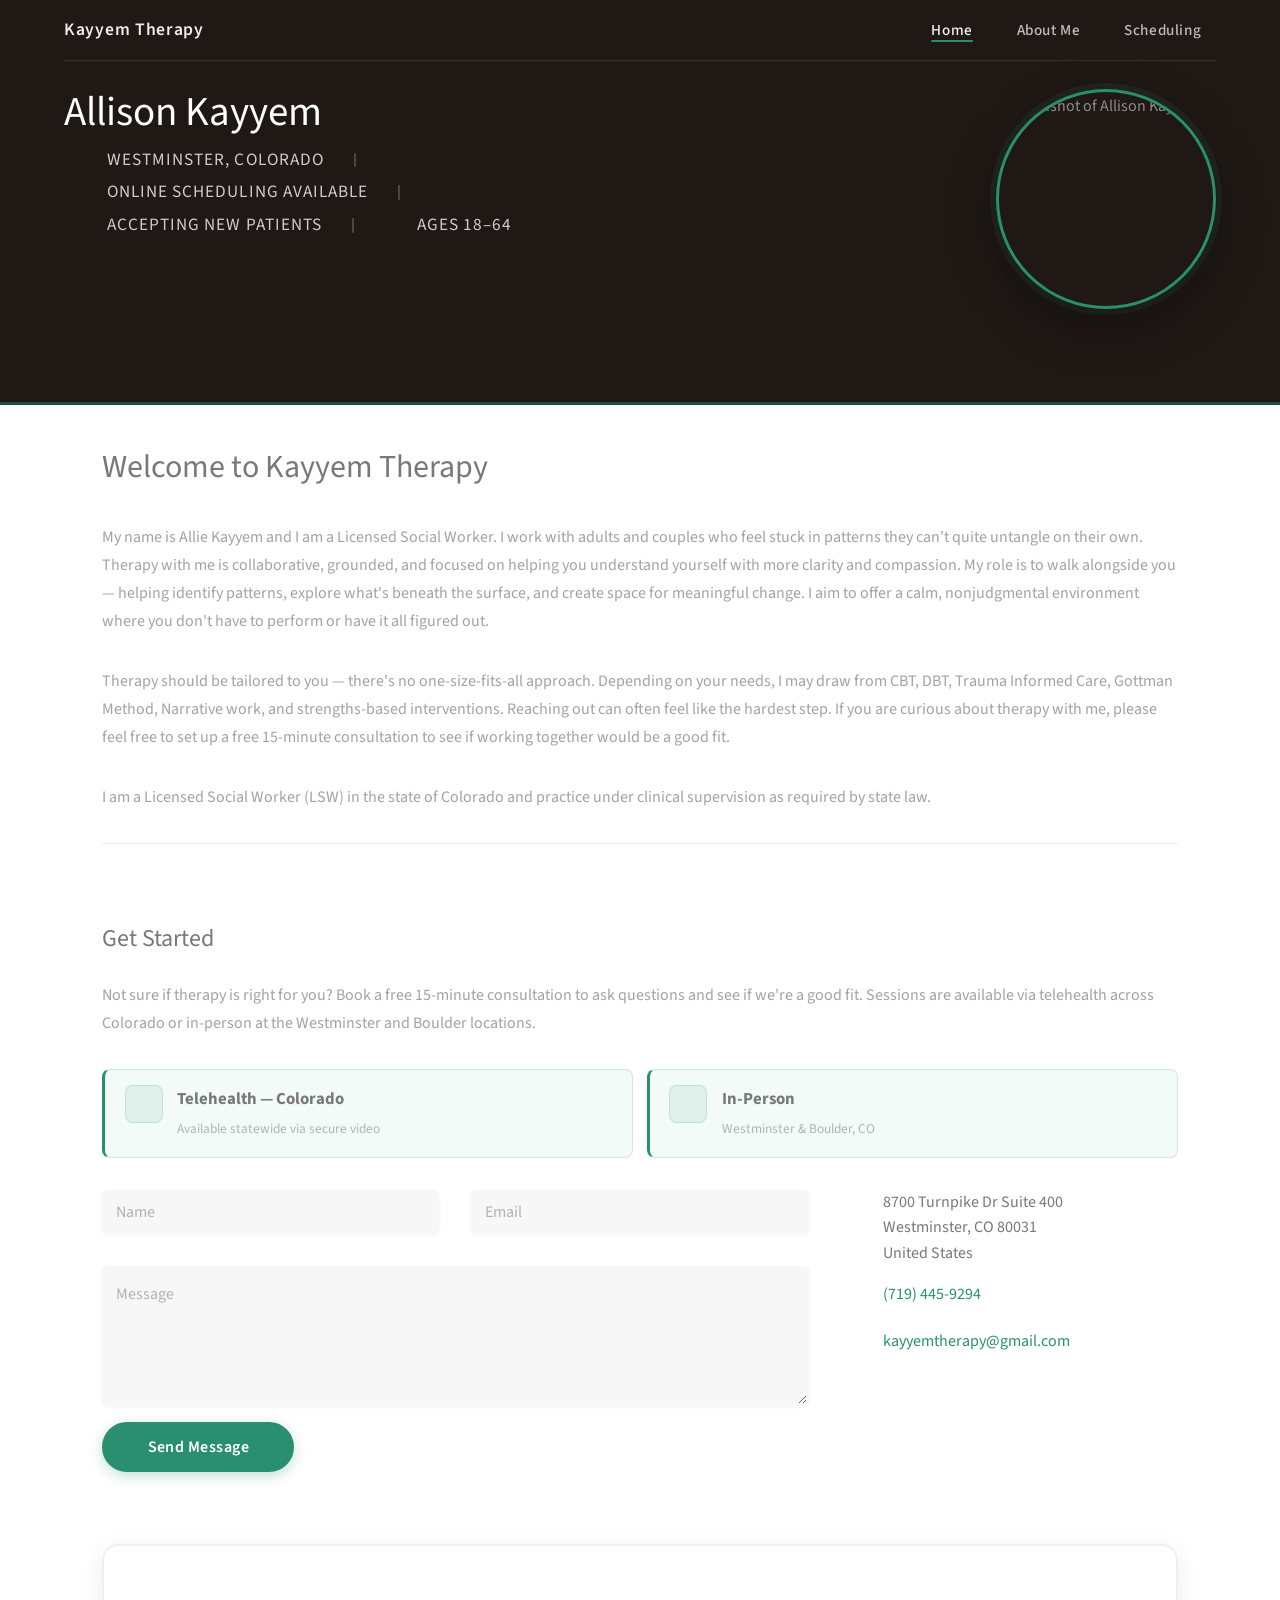
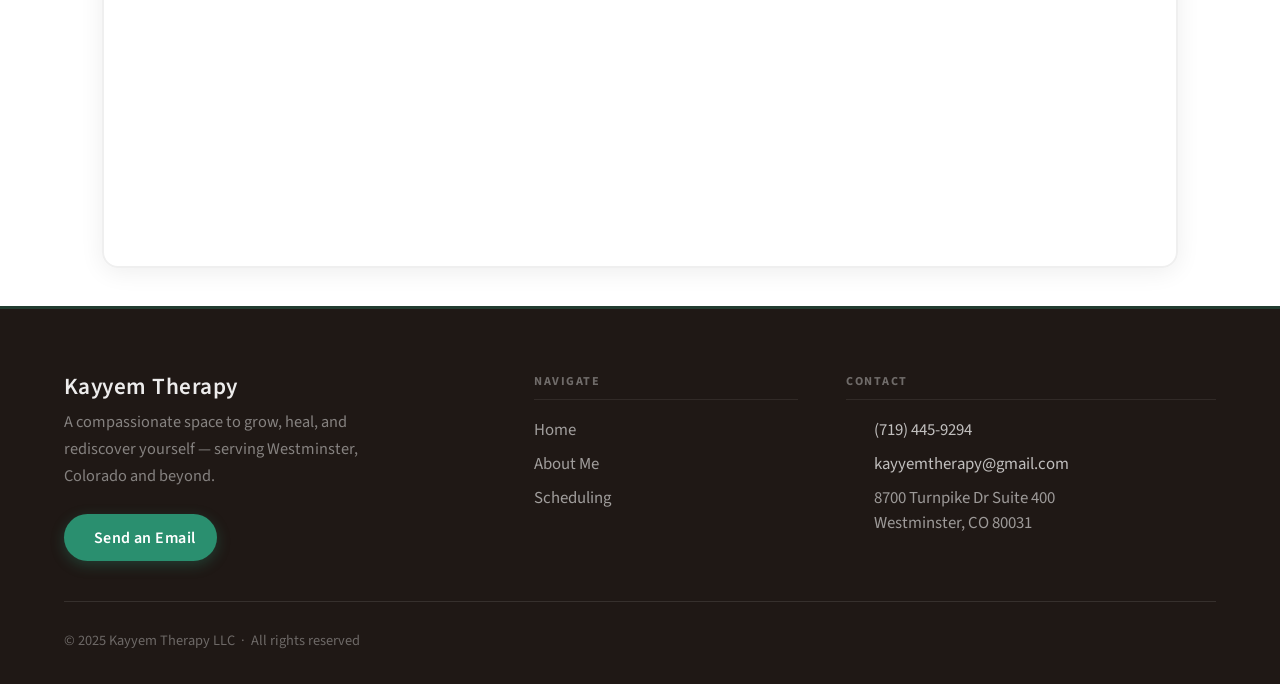
==== index.html @ 36fbd0e7 "updates" ====
<!DOCTYPE HTML>
<html>

<head>
	<title>Kayyem Therapy</title>
	<meta charset="utf-8" />
	<meta name="viewport" content="width=device-width, initial-scale=1, user-scalable=no" />
	<link rel="stylesheet" href="assets/css/main.css" />
	<link rel="icon" type="image/png" href="/assets/favicon.png?v=1">
</head>

<body class="is-preload">

	<!-- Header -->
	<header id="header">
		<nav class="top-nav">
			<a href="index.html" class="nav-brand" aria-label="Kayyem Therapy Home">Kayyem Therapy</a>
			<ul>
				<li><a href="index.html" class="active">Home</a></li>
				<li><a href="about/index.html">About Me</a></li>
				<li><a href="schedule/index.html">Scheduling</a></li>
			</ul>
			<button class="nav-toggle" aria-label="Toggle navigation" aria-expanded="false">
				<span></span>
			</button>
		</nav>

		<div class="inner">
			<div class="header-hero">

				<div class="header-copy">
					<h1><strong>Allison Kayyem</strong></h1>

					<ul class="header-meta-list" aria-label="Practice details">
						<li>
							<span class="icon solid fa-map-marker-alt" aria-hidden="true"></span>
							<span class="meta-text">Westminster, Colorado</span>
						</li>
						<li>
							<span class="icon solid fa-calendar-check" aria-hidden="true"></span>
							<span class="meta-text">Online Scheduling Available</span>
						</li>
						<li>
							<span class="icon solid fa-user-check" aria-hidden="true"></span>
							<span class="meta-text">Accepting New Patients</span>
						</li>
						<li>
							<span class="icon solid fa-user-clock" aria-hidden="true"></span>
							<span class="meta-text">Ages 18–64</span>
						</li>
					</ul>
				</div>

				<figure class="header-headshot" aria-hidden="false">
					<img src="images/headshot.jpg" alt="Headshot of Allison Kayyem" loading="eager" decoding="async" />
				</figure>

			</div>
		</div>
	</header>

	<!-- Main -->
	<div id="main">

		<!-- Welcome -->
		<section id="one">
			<header class="major">
				<h2>Welcome to Kayyem Therapy</h2>
			</header>

			<p>
				My name is Allie Kayyem and I am a Licensed Social Worker. I work with adults and couples who feel stuck
				in patterns they can't quite untangle on their own. Therapy with me is collaborative, grounded, and
				focused on helping you understand yourself with more clarity and compassion. My role is to walk
				alongside you — helping identify patterns, explore what's beneath the surface, and create space for
				meaningful change. I aim to offer a calm, nonjudgmental environment where you don't have to perform or
				have it all figured out.
			</p>

			<p>
				Therapy should be tailored to you — there's no one-size-fits-all approach. Depending on your needs, I
				may draw from CBT, DBT, Trauma Informed Care, Gottman Method, Narrative work, and strengths-based
				interventions. Reaching out can often feel like the hardest step. If you are curious about therapy with
				me, please feel free to set up a free 15-minute consultation to see if working together would be a
				good fit.
			</p>

			<p>
				I am a Licensed Social Worker (LSW) in the state of Colorado and practice under clinical supervision as
				required by state law.
			</p>
		</section>

		<hr />

		<!-- Contact -->
		<section id="three">
			<h2>Get Started</h2>

			<p>Not sure if therapy is right for you? Book a free 15-minute consultation to ask questions and see if
				we're a good fit. Sessions are available via telehealth across Colorado or in-person at the
				Westminster and Boulder locations.</p>

			<div class="session-options">
				<a href="schedule/index.html" class="session-option" aria-label="Book a telehealth session">
					<span class="icon solid fa-video" aria-hidden="true"></span>
					<div>
						<strong>Telehealth &mdash; Colorado</strong>
						<span class="session-detail">Available statewide via secure video</span>
					</div>
				</a>
				<a href="schedule/index.html" class="session-option" aria-label="Book an in-person session">
					<span class="icon solid fa-map-marker-alt" aria-hidden="true"></span>
					<div>
						<strong>In-Person</strong>
						<span class="session-detail">Westminster &amp; Boulder, CO</span>
					</div>
				</a>
			</div>

			<div class="row">
				<div class="col-8 col-12-small">
					<form id="contact-form">
						<div class="row gtr-uniform gtr-50">
							<div class="col-6 col-12-xsmall">
								<input type="text" name="name" id="name" placeholder="Name" required />
							</div>
							<div class="col-6 col-12-xsmall">
								<input type="email" name="_replyto" id="email" placeholder="Email" required />
							</div>
							<div class="col-12">
								<textarea name="message" id="message" placeholder="Message" rows="4" required></textarea>
							</div>
						</div>
						<ul class="actions">
							<li>
								<input type="submit" value="Send Message" class="primary" />
							</li>
						</ul>
					</form>
				</div>

				<div class="col-4 col-12-small">
					<ul class="labeled-icons">
						<li>
							<span class="icon solid fa-home" aria-hidden="true"></span>
							<span>8700 Turnpike Dr Suite 400<br>Westminster, CO 80031<br>United States</span>
						</li>
						<li>
							<span class="icon solid fa-mobile-alt" aria-hidden="true"></span>
							<a href="tel:+17194459294">(719) 445-9294</a>
						</li>
						<li>
							<span class="icon solid fa-envelope" aria-hidden="true"></span>
							<a href="mailto:kayyemtherapy@gmail.com">kayyemtherapy@gmail.com</a>
						</li>
					</ul>
				</div>
			</div>

			<!-- Google Map -->
			<div class="map-container">
				<iframe
					src="https://maps.google.com/maps?q=8700+Turnpike+Dr+Suite+400,+Westminster,+CO+80031&t=&z=15&ie=UTF8&iwloc=&output=embed"
					title="Office location — 8700 Turnpike Dr Suite 400, Westminster, CO 80031"
					allowfullscreen
					loading="lazy"
					referrerpolicy="no-referrer-when-downgrade">
				</iframe>
			</div>
		</section>

	</div>

	<!-- Footer -->
	<footer id="footer">
		<div class="inner">
			<div class="footer-top">

				<div class="footer-brand-col">
					<p class="footer-brand">Kayyem Therapy</p>
					<p class="footer-tagline">A compassionate space to grow, heal, and rediscover yourself &mdash; serving Westminster, Colorado and beyond.</p>
					<a href="mailto:kayyemtherapy@gmail.com" class="footer-email-btn">
						<span class="icon solid fa-envelope" aria-hidden="true"></span>
						Send an Email
					</a>
				</div>

				<div class="footer-nav-col">
					<h4>Navigate</h4>
					<ul>
						<li><a href="index.html">Home</a></li>
						<li><a href="about/index.html">About Me</a></li>
						<li><a href="schedule/index.html">Scheduling</a></li>
					</ul>
				</div>

				<div class="footer-contact-col">
					<h4>Contact</h4>
					<ul>
						<li>
							<span class="icon solid fa-phone" aria-hidden="true"></span>
							<a href="tel:+17194459294">(719) 445-9294</a>
						</li>
						<li>
							<span class="icon solid fa-envelope" aria-hidden="true"></span>
							<a href="mailto:kayyemtherapy@gmail.com">kayyemtherapy@gmail.com</a>
						</li>
						<li>
							<span class="icon solid fa-map-marker-alt" aria-hidden="true"></span>
							<span>8700 Turnpike Dr Suite 400<br>Westminster, CO 80031</span>
						</li>
					</ul>
				</div>

			</div>

			<div class="footer-bottom">
				<p class="footer-copyright">&copy; 2025 Kayyem Therapy LLC &nbsp;&middot;&nbsp; All rights reserved</p>
			</div>
		</div>
	</footer>

	<!-- Scripts -->
	<script src="assets/js/browser.min.js"></script>
	<script src="assets/js/breakpoints.min.js"></script>
	<script src="assets/js/main.js"></script>
	<script>
		document.addEventListener("DOMContentLoaded", function () {
			const nav = document.querySelector(".top-nav");
			const toggle = document.querySelector(".nav-toggle");
			if (!nav || !toggle) return;

			toggle.addEventListener("click", function () {
				const isOpen = nav.classList.toggle("open");
				toggle.setAttribute("aria-expanded", isOpen ? "true" : "false");
				document.body.style.overflow = isOpen ? "hidden" : "";
			});

			nav.querySelectorAll("a").forEach(function (link) {
				link.addEventListener("click", function () {
					nav.classList.remove("open");
					toggle.setAttribute("aria-expanded", "false");
					document.body.style.overflow = "";
				});
			});

			// Close menu when tapping the dark overlay background
			const ul = nav.querySelector("ul");
			if (ul) {
				ul.addEventListener("click", function (e) {
					if (e.target === ul) {
						nav.classList.remove("open");
						toggle.setAttribute("aria-expanded", "false");
						document.body.style.overflow = "";
					}
				});
			}

			document.addEventListener("keydown", function (e) {
				if (e.key === "Escape" && nav.classList.contains("open")) {
					nav.classList.remove("open");
					toggle.setAttribute("aria-expanded", "false");
					document.body.style.overflow = "";
				}
			});
		});
	</script>
	<script>
		(function () {
			const form = document.getElementById("contact-form");
			if (!form) return;

			form.addEventListener("submit", function (e) {
				e.preventDefault();
				const name = document.getElementById("name").value.trim();
				const email = document.getElementById("email").value.trim();
				const message = document.getElementById("message").value.trim();
				const subject = encodeURIComponent("New Client Inquiry");
				const body = encodeURIComponent("Name: " + name + "\nEmail: " + email + "\n\nMessage:\n" + message);
				window.location.href = "mailto:kayyemtherapy@gmail.com?subject=" + subject + "&body=" + body;
			});
		})();
	</script>

</body>

</html>
---- assets/css/main.css ----
@import url("fontawesome-all.min.css");
@import url("https://fonts.googleapis.com/css?family=Source+Sans+Pro:400,400italic");

/* Kayyem Therapy — main.css */

/* === 0) RESET === */
html, body, div, span, applet, object, iframe,
h1, h2, h3, h4, h5, h6, p, blockquote, pre,
a, abbr, acronym, address, big, cite, code,
del, dfn, em, img, ins, kbd, q, s, samp,
small, strike, strong, sub, sup, tt, var,
b, u, i, center,
dl, dt, dd, ol, ul, li,
fieldset, form, label, legend,
table, caption, tbody, tfoot, thead, tr, th, td,
article, aside, canvas, details, embed,
figure, figcaption, footer, header, hgroup,
menu, nav, output, ruby, section, summary,
time, mark, audio, video {
  margin: 0;
  padding: 0;
  border: 0;
  font: inherit;
  font-size: 100%;
  vertical-align: baseline;
}

article, aside, details, figcaption, figure,
footer, header, hgroup, menu, nav, section { display: block; }

body { line-height: 1; }
ol, ul { list-style: none; }
blockquote, q { quotes: none; }
blockquote:before, blockquote:after,
q:before, q:after { content: ""; content: none; }
table { border-collapse: collapse; border-spacing: 0; }
mark { background-color: transparent; color: inherit; }
input::-moz-focus-inner { border: 0; padding: 0; }
input, select, textarea {
  -moz-appearance: none;
  -webkit-appearance: none;
  -ms-appearance: none;
  appearance: none;
}
*, *:before, *:after { box-sizing: border-box; }
body {
  -webkit-text-size-adjust: none;
  background: #fff;
  display: flex;
  flex-direction: column;
  min-height: 100vh;
}

body.is-preload *,
body.is-preload *:before,
body.is-preload *:after {
  -moz-animation: none !important;
  -webkit-animation: none !important;
  -ms-animation: none !important;
  animation: none !important;
  -moz-transition: none !important;
  -webkit-transition: none !important;
  -ms-transition: none !important;
  transition: none !important;
}

/* === 1) DESIGN TOKENS === */
:root {
  --text: #a2a2a2;
  --text-strong: #787878;
  --muted: #b2b2b2;
  --accent: #2a8f6f;
  --accent-dark: #1e7055;
  --accent-light: #369b7c;
  --border: #efefef;
  --surface: #ffffff;
  --surface-alt: #f7f7f7;
  --surface-green: #f3fbf8;
  --header-bg: #1f1815;
  --content-max: 72rem;
  --content-pad: clamp(1.25rem, 3vw, 3rem);
  --section-gap: clamp(1.5rem, 3vw, 2.5rem);
  --radius: 0.5rem;
  --radius-sm: 0.35em;
  --radius-lg: 1rem;
  --header-min: clamp(18rem, 45vh, 28rem);
}

/* === 2) TYPOGRAPHY === */
body, input, select, textarea {
  color: var(--text);
  font-family: "Source Sans Pro", Helvetica, sans-serif;
  font-size: 16pt;
  font-weight: 400;
  line-height: 1.75em;
}

a {
  color: var(--accent);
  text-decoration: none;
  border-bottom: transparent;
  transition: color 0.2s ease-in-out, border-color 0.2s ease-in-out;
}

a:hover {
  color: var(--accent) !important;
  border-bottom: dotted 1px rgba(42, 143, 111, 0.6);
}

strong, b { color: var(--text-strong); font-weight: 400; }
em, i { font-style: italic; }
p { margin: 0 0 2em 0; }

h1, h2, h3, h4, h5, h6 {
  color: var(--text-strong);
  font-weight: 400;
  line-height: 1em;
  margin: 0 0 1em 0;
}

h1 a, h2 a, h3 a, h4 a, h5 a, h6 a { color: inherit; text-decoration: none; }
h1 { font-size: 2em; line-height: 1.5em; }
h2 { font-size: 1.5em; line-height: 1.5em; }
h3 { font-size: 1.25em; line-height: 1.5em; }
h4 { font-size: 1.1em; line-height: 1.5em; }
h5 { font-size: 0.9em; line-height: 1.5em; }
h6 { font-size: 0.7em; line-height: 1.5em; }

sub { font-size: 0.8em; position: relative; top: 0.5em; }
sup { font-size: 0.8em; position: relative; top: -0.5em; }

hr { border: 0; border-bottom: solid 1px var(--border); margin: 1em 0; }
hr.major { margin: 3em 0; }

blockquote {
  border-left: solid 6px var(--border);
  font-style: italic;
  margin: 0 0 2em 0;
  padding: 0.5em 0 0.5em 1.5em;
}

code {
  background: var(--surface-alt);
  border: solid 2px var(--border);
  border-radius: var(--radius-sm);
  font-family: "Courier New", monospace;
  font-size: 0.9em;
  margin: 0 0.25em;
  padding: 0.25em 0.65em;
}

pre {
  font-family: "Courier New", monospace;
  font-size: 0.9em;
  margin: 0 0 2em 0;
  -webkit-overflow-scrolling: touch;
}
pre code { display: block; line-height: 1.75em; padding: 1em 1.5em; overflow-x: auto; }

.align-left { text-align: left; }
.align-center { text-align: center; }
.align-right { text-align: right; }

/* === 3) LAYOUT HELPERS === */
.container { margin: 0 auto; max-width: calc(100% - 4em); width: 100%; }

@media screen and (max-width: 980px) {
  .container { width: 100% !important; max-width: 100% !important; }
}
@media screen and (max-width: 480px) {
  .container { max-width: calc(100% - 3em); }
}

.row {
  display: flex;
  flex-wrap: wrap;
  align-items: stretch;
  margin-top: 0;
  margin-left: -2.5em;
}
.row > * { padding: 0 0 0 2.5em; }
.row.gtr-uniform { margin-top: -2.5em; }
.row.gtr-uniform > * { padding-top: 2.5em; }

.row.aln-left { justify-content: flex-start; }
.row.aln-center { justify-content: center; }
.row.aln-right { justify-content: flex-end; }
.row.aln-top { align-items: flex-start; }
.row.aln-middle { align-items: center; }
.row.aln-bottom { align-items: flex-end; }
.row > .imp { order: -1; }

.row > .col-1 { width: 8.33333%; }
.row > .col-2 { width: 16.66667%; }
.row > .col-3 { width: 25%; }
.row > .col-4 { width: 33.33333%; }
.row > .col-5 { width: 41.66667%; }
.row > .col-6 { width: 50%; }
.row > .col-7 { width: 58.33333%; }
.row > .col-8 { width: 66.66667%; }
.row > .col-9 { width: 75%; }
.row > .col-10 { width: 83.33333%; }
.row > .col-11 { width: 91.66667%; }
.row > .col-12 { width: 100%; }

.row > .off-1 { margin-left: 8.33333%; }
.row > .off-2 { margin-left: 16.66667%; }
.row > .off-3 { margin-left: 25%; }
.row > .off-4 { margin-left: 33.33333%; }
.row > .off-5 { margin-left: 41.66667%; }
.row > .off-6 { margin-left: 50%; }
.row > .off-7 { margin-left: 58.33333%; }
.row > .off-8 { margin-left: 66.66667%; }
.row > .off-9 { margin-left: 75%; }
.row > .off-10 { margin-left: 83.33333%; }
.row > .off-11 { margin-left: 91.66667%; }
.row > .off-12 { margin-left: 100%; }

@media screen and (max-width: 1280px) {
  .row { margin-left: -2em; }
  .row > * { padding-left: 2em; }
  .row.gtr-uniform { margin-top: -2em; }
  .row.gtr-uniform > * { padding-top: 2em; }
}
@media screen and (max-width: 980px) {
  .row { margin-left: -2em; }
  .row > * { padding-left: 2em; }
}
@media screen and (max-width: 736px) {
  .row { margin-left: -1.5em; }
  .row > * { padding-left: 1.5em; }
  .row.gtr-uniform { margin-top: -1.5em; }
  .row.gtr-uniform > * { padding-top: 1.5em; }
}
@media screen and (max-width: 480px) {
  .row { margin-left: -1.5em; }
  .row > * { padding-left: 1.5em; }
}

/* === 4) SECTIONS === */
section.special, article.special { text-align: center; }
header p { color: var(--muted); position: relative; margin: 0 0 1.5em 0; }
header h2 + p { font-size: 1.25em; margin-top: -1em; line-height: 1.5em; }
header.major h2 { font-size: 2em; }

/* === 5) FORMS === */
form { margin: 0 0 2em 0; }

label {
  color: var(--text-strong);
  display: block;
  font-size: 0.9em;
  font-weight: 400;
  margin: 0 0 1em 0;
}

input[type="text"],
input[type="password"],
input[type="email"],
select,
textarea {
  background: var(--surface-alt);
  border-radius: var(--radius-sm);
  border: solid 2px transparent;
  color: inherit;
  display: block;
  outline: 0;
  padding: 0 0.75em;
  width: 100%;
  box-shadow: 0 1px 4px rgba(0, 0, 0, 0.05);
  transition: border-color 0.2s ease, box-shadow 0.2s ease, background 0.2s ease;
}

input[type="text"]:hover,
input[type="password"]:hover,
input[type="email"]:hover,
select:hover,
textarea:hover {
  border-color: rgba(42, 143, 111, 0.28);
  box-shadow: 0 4px 12px rgba(0, 0, 0, 0.08);
  background: #fff;
}

input[type="text"]:focus,
input[type="password"]:focus,
input[type="email"]:focus,
select:focus,
textarea:focus {
  border-color: var(--accent);
  box-shadow: 0 4px 14px rgba(42, 143, 111, 0.14);
  background: #fff;
}

select {
  background-image: url("data:image/svg+xml;charset=utf8,%3Csvg xmlns='http://www.w3.org/2000/svg' width='40' height='40' preserveAspectRatio='none' viewBox='0 0 40 40'%3E%3Cpath d='M9.4,12.3l10.4,10.4l10.4-10.4c0.2-0.2,0.5-0.4,0.9-0.4c0.3,0,0.6,0.1,0.9,0.4l3.3,3.3c0.2,0.2,0.4,0.5,0.4,0.9 c0,0.4-0.1,0.6-0.4,0.9L20.7,31.9c-0.2,0.2-0.5,0.4-0.9,0.4c-0.3,0-0.6-0.1-0.9-0.4L4.3,17.3c-0.2-0.2-0.4-0.5-0.4-0.9 c0-0.4,0.1-0.6,0.4-0.9l3.3-3.3c0.2-0.2,0.5-0.4,0.9-0.4S9.1,12.1,9.4,12.3z' fill='%23dfdfdf' /%3E%3C/svg%3E");
  background-size: 1.25rem;
  background-repeat: no-repeat;
  background-position: calc(100% - 1rem) center;
  height: 2.75em;
  padding-right: 2.75em;
  text-overflow: ellipsis;
}

select option { color: var(--text-strong); background: var(--surface); }
select::-ms-expand { display: none; }
input[type="text"], input[type="password"], input[type="email"], select { height: 2.75em; }
textarea { padding: 0.75em; }

input[type="checkbox"], input[type="radio"] {
  opacity: 0;
  width: 1em;
  float: left;
  margin-right: -2em;
  z-index: -1;
}

input[type="checkbox"] + label,
input[type="radio"] + label {
  color: var(--text);
  cursor: pointer;
  display: inline-block;
  font-size: 1em;
  font-weight: 400;
  padding-left: 2.4em;
  padding-right: 0.75em;
  position: relative;
  text-decoration: none;
}

input[type="checkbox"] + label:before,
input[type="radio"] + label:before {
  font-family: "Font Awesome 5 Free";
  font-weight: 900;
  background: var(--surface-alt);
  border-radius: var(--radius-sm);
  border: solid 2px transparent;
  content: "";
  display: inline-block;
  font-size: 0.8em;
  height: 2.0625em;
  left: 0;
  line-height: 1.85625em;
  position: absolute;
  text-align: center;
  top: 0;
  width: 2.0625em;
}

input[type="radio"] + label:before { border-radius: 100%; }

input[type="checkbox"]:checked + label:before,
input[type="radio"]:checked + label:before {
  background: var(--text-strong);
  border-color: var(--text-strong);
  color: #fff;
  content: "\f00c";
}

input[type="checkbox"]:focus + label:before,
input[type="radio"]:focus + label:before { border-color: var(--accent); }

::-webkit-input-placeholder { color: var(--muted) !important; opacity: 1; }
:-moz-placeholder { color: var(--muted) !important; opacity: 1; }
::-moz-placeholder { color: var(--muted) !important; opacity: 1; }
:-ms-input-placeholder { color: var(--muted) !important; opacity: 1; }

/* === 6) BUTTONS === */
input[type="submit"],
input[type="reset"],
input[type="button"],
.button {
  background-color: transparent;
  border-radius: var(--radius-sm);
  border: solid 3px var(--border);
  color: var(--text-strong) !important;
  cursor: pointer;
  display: inline-block;
  font-weight: 400;
  height: calc(2.75em + 6px);
  line-height: 2.75em;
  min-width: 10em;
  padding: 0 1.5em;
  text-align: center;
  text-decoration: none;
  white-space: nowrap;
  transition: background-color 0.2s ease-in-out, color 0.2s ease-in-out, border-color 0.2s ease-in-out;
}

input[type="submit"]:hover,
input[type="reset"]:hover,
input[type="button"]:hover,
.button:hover { border-color: var(--accent); color: var(--accent) !important; }

input[type="submit"]:active,
input[type="reset"]:active,
input[type="button"]:active,
.button:active {
  background-color: rgba(42, 143, 111, 0.1);
  border-color: var(--accent);
  color: var(--accent) !important;
}

.button.primary,
input[type="submit"].primary,
input[type="reset"].primary,
input[type="button"].primary {
  background-color: var(--accent);
  border-color: var(--accent);
  color: #fff !important;
  border-radius: 2rem;
  font-weight: 600;
  letter-spacing: 0.03em;
  box-shadow: 0 4px 14px rgba(42, 143, 111, 0.28);
  transition: background 0.2s ease, border-color 0.2s ease, transform 0.2s ease, box-shadow 0.2s ease;
}

.button.primary:hover,
input[type="submit"].primary:hover,
input[type="reset"].primary:hover,
input[type="button"].primary:hover {
  transform: translateY(-1px);
  box-shadow: 0 6px 20px rgba(42, 143, 111, 0.38);
}

.button.primary:active,
input[type="submit"].primary:active,
input[type="reset"].primary:active,
input[type="button"].primary:active {
  transform: translateY(1px);
  box-shadow: 0 2px 6px rgba(42, 143, 111, 0.2);
}

.button.primary:hover,
input[type="submit"].primary:hover,
input[type="reset"].primary:hover,
input[type="button"].primary:hover { background-color: #339d7e; border-color: #339d7e; }

.button.primary:active,
input[type="submit"].primary:active,
input[type="reset"].primary:active,
input[type="button"].primary:active { background-color: #1d6b52; border-color: #1d6b52; }

.button.fit,
input[type="submit"].fit,
input[type="reset"].fit,
input[type="button"].fit { min-width: 0; width: 100%; }

.button { margin-bottom: 1rem; }

/* === 7) IMAGES / LISTS / TABLES === */
.image { display: inline-block; position: relative; border-radius: var(--radius-sm); border: 0; }
.image:before {
  content: "";
  display: block;
  position: absolute;
  inset: 0;
  opacity: 0.5;
  background: url("images/overlay.png");
  border-radius: var(--radius-sm);
  transition: opacity 0.2s ease-in-out;
}
.image img { display: block; border-radius: var(--radius-sm); }
.image.fit { display: block; margin: 0 0 2em 0; width: 100%; }
.image.fit img { width: 100%; }
.image.left { float: left; margin: 0 1.5em 1em 0; top: 0.25em; max-width: 40%; }
.image.right { float: right; margin: 0 0 1em 1.5em; top: 0.25em; max-width: 40%; }
.image.avatar { border-radius: 0; width: 10em; }
.image.avatar:before { display: none; }
.image.avatar img { border-radius: 0; width: 100%; }

ol { list-style: decimal; margin: 0 0 2em 0; padding-left: 1.25em; }
ol li { padding-left: 0.25em; }
ul { list-style: disc; margin: 0 0 2em 0; padding-left: 1em; }
ul li { padding-left: 0.5em; }
ul.alt { list-style: none; padding-left: 0; }
ul.alt li { border-top: solid 2px var(--border); padding: 0.5em 0; }
ul.alt li:first-child { border-top: 0; padding-top: 0; }

.table-wrapper { overflow-x: auto; -webkit-overflow-scrolling: touch; }
table { margin: 0 0 2em 0; width: 100%; }
table tbody tr { border: solid 1px var(--border); border-left: 0; border-right: 0; }
table tbody tr:nth-child(2n + 1) { background-color: var(--surface-alt); }
table td { padding: 0.75em; }
table th { color: var(--text-strong); font-size: 0.9em; font-weight: 400; padding: 0 0.75em 0.75em 0.75em; text-align: left; }
table thead { border-bottom: solid 2px var(--border); }
table tfoot { border-top: solid 2px var(--border); }

/* Contact list */
#main ul,
#main ul.alt,
#main ul.labeled-icons {
  list-style: none;
  padding-left: 0;
  margin-left: 0;
}

#main ul.labeled-icons { margin: 0; padding: 0; }

#main ul.labeled-icons li {
  display: grid;
  grid-template-columns: 1.75rem 1fr;
  gap: 0.9rem;
  align-items: start;
  margin: 0 0 1rem 0;
  padding: 0;
  line-height: 1.6;
}

#main ul.labeled-icons li .icon {
  display: inline-flex;
  align-items: center;
  justify-content: center;
  width: 1.75rem;
  height: 1.75rem;
  border-bottom: none;
  color: var(--accent);
  font-size: 1.15rem;
  margin: 0.15rem 0 0 0;
}

#main ul.labeled-icons li .label,
#main ul.labeled-icons li span,
#main ul.labeled-icons li p,
#main ul.labeled-icons li a { color: #787878; }

#main ul.labeled-icons li a {
  border-bottom: transparent;
  color: var(--accent);
  text-decoration: none;
}

#main ul.labeled-icons li a:hover {
  color: var(--accent-dark);
  border-bottom: none;
}

#main form { margin-bottom: 0; }
#main form .actions { margin-top: 1rem; justify-content: flex-start; }
#main form .actions li { padding-left: 0; }

#main form input[type="submit"],
#main form button[type="submit"] {
  background: var(--accent);
  border-color: var(--accent);
  color: #fff !important;
  min-width: 12rem;
  border-radius: 2rem;
  font-weight: 600;
  letter-spacing: 0.03em;
  box-shadow: 0 4px 14px rgba(42, 143, 111, 0.28);
  transition: background 0.2s ease, border-color 0.2s ease, transform 0.2s ease, box-shadow 0.2s ease;
}

#main form input[type="submit"]:hover,
#main form button[type="submit"]:hover {
  background: #339d7e;
  border-color: #339d7e;
  transform: translateY(-1px);
  box-shadow: 0 6px 20px rgba(42, 143, 111, 0.38);
}

@media screen and (max-width: 736px) {
  #main form input[type="submit"],
  #main form button[type="submit"] { width: 100%; min-width: 0; }
}

/* === 8) ICONS === */
.icon { text-decoration: none; border-bottom: none; position: relative; }
.icon:before {
  font-family: "Font Awesome 5 Free";
  font-weight: 400;
  -moz-osx-font-smoothing: grayscale;
  -webkit-font-smoothing: antialiased;
  display: inline-block;
  font-style: normal;
  font-variant: normal;
  text-rendering: auto;
  line-height: 1;
  text-transform: none !important;
}
.icon.solid:before { font-weight: 900; }
.icon.brands:before { font-family: "Font Awesome 5 Brands"; }
.icon > .label { display: none; }

ul.icons { cursor: default; list-style: none; padding-left: 0; }
ul.icons li { display: inline-block; padding: 0 1em 0 0; }
ul.icons li:last-child { padding-right: 0; }
ul.icons li .icon:before { font-size: 1.5em; }

/* === 9) SITE LAYOUT — HEADER === */
#header {
  background-color: var(--header-bg);
  background-attachment: scroll, scroll;
  background-image: url("images/overlay.png"), url("../../images/bg.jpg");
  background-position: top left, top left;
  background-repeat: repeat, no-repeat;
  background-size: auto, cover;
  color: rgba(255, 255, 255, 0.5);
  position: relative;
  width: 100%;
  height: auto;
  min-height: var(--header-min);
  display: block;
  text-align: left;
  padding: 0 var(--content-pad);
  border-bottom: 3px solid rgba(42, 143, 111, 0.45);
  backface-visibility: hidden;
  transform: translateZ(0);
  will-change: transform;
}

#header > * { width: 100%; }

#header .inner {
  max-width: var(--content-max);
  margin: 0 auto;
  padding-bottom: 2rem;
}

#header .header-hero {
  display: flex;
  align-items: flex-start;
  justify-content: space-between;
  gap: clamp(0.75rem, 1.5vw, 1.5rem);
}

#header .header-copy { min-width: 0; max-width: 40rem; }

#header .header-headshot {
  margin: 0;
  flex: 0 0 auto;
  width: clamp(160px, 42vw, 220px);
  height: clamp(160px, 42vw, 220px);
  border-radius: 999px;
  overflow: hidden;
  border: 3px solid var(--accent);
  box-shadow: 0 18px 50px rgba(0, 0, 0, 0.28), 0 0 0 6px rgba(42, 143, 111, 0.12);
}

#header .header-headshot img { display: block; width: 100%; height: 100%; object-fit: cover; }

@media screen and (min-width: 1100px) {
  #header .header-headshot { margin-left: -0.75rem; }
}

@media screen and (max-width: 980px) {
  #header .header-hero {
    flex-direction: column-reverse;
    align-items: center;
    text-align: center;
    gap: 1.25rem;
  }
  #header .header-headshot {
    width: clamp(140px, 38vw, 200px);
    height: clamp(140px, 38vw, 200px);
  }
}

#header h1 {
  color: rgba(255, 255, 255, 0.9);
  font-size: clamp(2.4rem, 3.2vw, 3.4rem);
  line-height: 1.15;
  margin: 0;
  max-width: none;
}

#header strong, #header b { color: #fff; }
#header h2, #header h3, #header h4, #header h5, #header h6 { color: #fff; }

#header h2 {
  margin-top: 0.75rem;
  font-size: clamp(1.05rem, 1.4vw, 1.25rem);
  line-height: 1.5;
  font-weight: 400;
  color: rgba(255, 255, 255, 0.7);
}

/* Header meta list */
#header .header-meta-list {
  margin: 0.85rem 0 0 0;
  padding: 0;
  list-style: none;
  display: flex;
  flex-wrap: wrap;
  align-items: center;
  gap: 0.75rem 1.25rem;
}

#header .header-meta-list li {
  display: inline-flex;
  align-items: center;
  gap: 0.65rem;
  text-transform: uppercase;
  letter-spacing: 0.06em;
  font-size: 1.08rem;
  line-height: 1.2;
  color: rgba(255, 255, 255, 0.78);
}

#header .header-meta-list li .icon {
  color: var(--accent);
  opacity: 0.55;
  font-size: 1.25rem;
  width: 1.5rem;
  display: inline-flex;
  align-items: center;
  justify-content: center;
}

#header .header-meta-list li .meta-text strong {
  color: rgba(255, 255, 255, 0.95);
  font-weight: 600;
}

@media screen and (min-width: 737px) {
  #header .header-meta-list li:not(:last-child)::after {
    content: '';
    display: block;
    width: 1.5px;
    height: 0.85em;
    background: rgba(255, 255, 255, 0.2);
    margin-left: 1.25rem;
    align-self: center;
    border-radius: 1px;
  }
}

@media screen and (max-width: 736px) {
  #header .header-meta-list { gap: 0.6rem 1rem; }
  #header .header-meta-list li { font-size: 0.98rem; letter-spacing: 0.05em; }
  #header .header-meta-list li::after { content: none; }
}

/* === TOP NAV === */
.top-nav {
  max-width: var(--content-max);
  margin: 0 auto;
  width: 100%;
  display: flex;
  align-items: center;
  justify-content: space-between;
  gap: 1em;
  position: relative;
  padding: 1rem 0;
  border-bottom: 1px solid rgba(255, 255, 255, 0.1);
  margin-bottom: 1.75rem;
}

/* Brand / Logo */
.nav-brand {
  color: rgba(255, 255, 255, 0.92) !important;
  font-size: 1.1em;
  font-weight: 600;
  letter-spacing: 0.04em;
  border-bottom: none !important;
  text-decoration: none;
  flex: 0 0 auto;
  transition: color 0.2s ease;
}
.nav-brand:hover { color: #fff !important; border-bottom: none !important; }

/* Desktop links */
.top-nav ul {
  display: flex;
  gap: 0.4em;
  margin: 0;
  padding: 0;
  list-style: none;
}

.top-nav ul a {
  color: rgba(255, 255, 255, 0.72);
  border: 1px solid transparent;
  border-bottom: none;
  font-size: 0.95em;
  font-weight: 500;
  letter-spacing: 0.04em;
  padding: 0.38em 0.9em;
  border-radius: 6px;
  transition: background 0.15s ease, border-color 0.15s ease, color 0.15s ease,
              transform 0.1s ease, box-shadow 0.12s ease;
}

.top-nav ul a:hover {
  color: rgba(255, 255, 255, 0.95);
  background: rgba(255, 255, 255, 0.09);
  border-color: rgba(255, 255, 255, 0.18);
  border-bottom: none;
}

.top-nav ul a:active {
  transform: translateY(1px) scale(0.97);
  background: rgba(255, 255, 255, 0.05);
  box-shadow: inset 0 1px 3px rgba(0, 0, 0, 0.18);
  border-bottom: none;
}

.top-nav ul a.active {
  color: rgba(255, 255, 255, 0.96);
  text-decoration: underline;
  text-decoration-color: var(--accent);
  text-decoration-thickness: 2px;
  text-underline-offset: 5px;
}

.top-nav ul a.active:hover {
  color: rgba(255, 255, 255, 0.96);
  background: rgba(255, 255, 255, 0.09);
  border-color: rgba(255, 255, 255, 0.18);
  text-decoration: underline;
  text-decoration-color: var(--accent);
  text-decoration-thickness: 2px;
  text-underline-offset: 5px;
}

.top-nav ul a::after { display: none !important; }

/* Hamburger button */
.nav-toggle {
  display: none;
  background: none;
  border: 1px solid rgba(255, 255, 255, 0.22);
  border-radius: 6px;
  cursor: pointer;
  width: 40px;
  height: 40px;
  position: relative;
  padding: 0;
  z-index: 9100;
  flex: 0 0 auto;
  flex-shrink: 0;
  transition: border-color 0.2s ease;
}
.nav-toggle:hover { border-color: rgba(255, 255, 255, 0.5); }

.nav-toggle span {
  position: absolute;
  top: 50%;
  left: 50%;
  width: 18px;
  height: 2px;
  background: rgba(255, 255, 255, 0.85);
  border-radius: 2px;
  transform: translate(-50%, -50%);
  transition: background 0.25s ease;
}

.nav-toggle span::before,
.nav-toggle span::after {
  content: '';
  position: absolute;
  left: 0;
  width: 18px;
  height: 2px;
  background: rgba(255, 255, 255, 0.85);
  border-radius: 2px;
  transition: top 0.25s ease, transform 0.25s ease;
}
.nav-toggle span::before { top: -6px; }
.nav-toggle span::after  { top:  6px; }

/* === MOBILE FULL-SCREEN MENU === */
@media screen and (max-width: 980px) {
  .nav-toggle { display: flex; }

  /* Full-screen overlay — always flex but hidden via opacity/visibility */
  .top-nav ul {
    position: fixed;
    inset: 0;
    z-index: 9000;
    background: rgba(18, 14, 11, 0.97);
    display: flex;
    flex-direction: column;
    align-items: center;
    justify-content: center;
    gap: 0;
    margin: 0;
    padding: 4rem 2rem 2rem;
    border-radius: 0;
    box-shadow: none;
    opacity: 0;
    visibility: hidden;
    pointer-events: none;
    transition: opacity 0.3s ease, visibility 0s linear 0.3s;
  }

  .top-nav.open ul {
    opacity: 1;
    visibility: visible;
    pointer-events: auto;
    transition: opacity 0.3s ease, visibility 0s linear 0s;
  }

  .top-nav ul li {
    width: 100%;
    text-align: center;
    border-bottom: 1px solid rgba(255, 255, 255, 0.07);
    transform: translateY(18px);
    opacity: 0;
    transition: transform 0.4s ease, opacity 0.4s ease;
  }
  .top-nav ul li:first-child { border-top: 1px solid rgba(255, 255, 255, 0.07); }

  .top-nav.open ul li { transform: translateY(0); opacity: 1; }
  .top-nav.open ul li:nth-child(1) { transition-delay: 0.06s; }
  .top-nav.open ul li:nth-child(2) { transition-delay: 0.13s; }
  .top-nav.open ul li:nth-child(3) { transition-delay: 0.2s; }

  .top-nav ul a {
    display: block !important;
    font-size: 1.55rem !important;
    color: rgba(255, 255, 255, 0.82) !important;
    letter-spacing: 0.05em;
    padding: 1.1rem 1rem !important;
    border-bottom: none !important;
    transition: color 0.2s, background 0.2s !important;
  }

  .top-nav ul a::after { display: none !important; }

  .top-nav ul a:hover {
    color: #fff !important;
    background: rgba(255, 255, 255, 0.04);
    border-bottom: none !important;
  }

  .top-nav ul a.active { color: var(--accent) !important; }

  /* Fix nav-toggle on top of overlay when open */
  .top-nav.open .nav-toggle {
    position: fixed;
    top: 1rem;
    right: var(--content-pad);
    z-index: 9100;
    border-color: rgba(255, 255, 255, 0.35);
  }

  /* Hamburger → X */
  .top-nav.open .nav-toggle span { background: transparent; }
  .top-nav.open .nav-toggle span::before {
    top: 0;
    transform: rotate(45deg);
  }
  .top-nav.open .nav-toggle span::after {
    top: 0;
    transform: rotate(-45deg);
  }

  .top-nav {
    padding: 0.85rem 0;
    margin-bottom: 1.25rem;
  }
}

/* === MAIN CONTENT === */
#main {
  margin: 0 auto;
  width: 100%;
  max-width: var(--content-max);
  padding: var(--content-pad);
  flex: 1;
}

#main > section {
  border-top: none;
  margin: var(--section-gap) 0 0 0;
  padding: var(--section-gap) 0 0 0;
}
#main > section:first-child { margin-top: 0; padding-top: 0; }

.card-section {
  background: var(--surface);
  border: solid 2px var(--border);
  border-radius: var(--radius);
  padding: clamp(1.25rem, 2.5vw, 2rem);
}

/* Map embed */
.map-container {
  margin-top: 2.5rem;
  border-radius: var(--radius-lg);
  overflow: hidden;
  border: 2px solid var(--border);
  box-shadow: 0 4px 24px rgba(0, 0, 0, 0.07);
  transition: box-shadow 0.2s ease, transform 0.2s ease;
}

.map-container:hover {
  box-shadow: 0 8px 32px rgba(0, 0, 0, 0.13);
  transform: translateY(-2px);
}

.map-container iframe {
  display: block;
  width: 100%;
  height: 320px;
  border: 0;
}

/* === FOOTER (rich multi-column) === */
#footer {
  background-color: var(--header-bg);
  background-image: url("images/overlay.png"), url("../../images/bg.jpg");
  background-position: top left, bottom center;
  background-repeat: repeat, no-repeat;
  background-size: auto, cover;
  position: relative;
  width: 100%;
  padding: 4em var(--content-pad) 2em;
  color: rgba(255, 255, 255, 0.55);
  border-top: 3px solid rgba(42, 143, 111, 0.3);
}

#footer .inner {
  max-width: var(--content-max);
  margin: 0 auto;
}

.footer-top {
  display: grid;
  grid-template-columns: 1.6fr 1fr 1.4fr;
  gap: 3rem;
  padding-bottom: 2.5rem;
  border-bottom: 1px solid rgba(255, 255, 255, 0.1);
  margin-bottom: 1.75rem;
}

.footer-brand {
  font-size: 1.45rem;
  font-weight: 600;
  color: rgba(255, 255, 255, 0.92);
  margin: 0 0 0.5rem 0;
  letter-spacing: 0.02em;
  font-family: "Source Sans Pro", Helvetica, sans-serif;
}

.footer-tagline {
  font-size: 1.02rem;
  color: rgba(255, 255, 255, 0.46);
  line-height: 1.65;
  max-width: 22rem;
  margin: 0 0 1.5rem 0;
}

.footer-email-btn {
  display: inline-flex;
  align-items: center;
  gap: 0.5rem;
  background: var(--accent);
  color: #fff !important;
  border: none !important;
  border-radius: 2rem;
  padding: 0.62em 1.35em;
  font-size: 1rem;
  font-weight: 600;
  text-decoration: none;
  letter-spacing: 0.03em;
  transition: background 0.2s ease, transform 0.2s ease, box-shadow 0.2s ease;
  box-shadow: 0 4px 14px rgba(42, 143, 111, 0.32);
}

.footer-email-btn:hover {
  background: var(--accent-light) !important;
  color: #fff !important;
  border-bottom: none !important;
  transform: translateY(-2px);
  box-shadow: 0 6px 20px rgba(42, 143, 111, 0.42);
}

.footer-nav-col h4,
.footer-contact-col h4 {
  font-size: 0.76rem;
  font-weight: 700;
  letter-spacing: 0.12em;
  text-transform: uppercase;
  color: rgba(255, 255, 255, 0.36);
  margin: 0 0 1.1rem 0;
  padding-bottom: 0.5rem;
  border-bottom: 1px solid rgba(255, 255, 255, 0.08);
}

.footer-nav-col ul,
.footer-contact-col ul {
  list-style: none;
  padding: 0;
  margin: 0;
}

.footer-nav-col ul li,
.footer-contact-col ul li {
  margin-bottom: 0.55rem;
  padding: 0;
  border: none;
  line-height: 1.5;
}

.footer-nav-col a {
  color: rgba(255, 255, 255, 0.58);
  font-size: 1.05rem;
  transition: color 0.2s;
  border-bottom: none;
}
.footer-nav-col a:hover { color: var(--accent); border-bottom: none; }

.footer-contact-col ul li {
  display: flex;
  align-items: flex-start;
  gap: 0.7rem;
  color: rgba(255, 255, 255, 0.56);
  font-size: 1.05rem;
}

.footer-contact-col .icon {
  color: var(--accent);
  font-size: 1rem;
  margin-top: 0.22rem;
  flex: 0 0 1rem;
  text-align: center;
}

.footer-contact-col a {
  color: rgba(255, 255, 255, 0.72);
  border-bottom: none;
  transition: color 0.2s;
}
.footer-contact-col a:hover { color: var(--accent); border-bottom: none; }

.footer-bottom {
  display: flex;
  align-items: center;
  justify-content: space-between;
  gap: 1rem;
  flex-wrap: wrap;
}

.footer-copyright {
  font-size: 0.9rem;
  color: rgba(255, 255, 255, 0.35);
  margin: 0;
  line-height: 1.5;
}

@media screen and (max-width: 900px) {
  .footer-top {
    grid-template-columns: 1fr 1fr;
    gap: 2rem;
  }
  .footer-brand-col { grid-column: 1 / -1; }
}

@media screen and (max-width: 600px) {
  .footer-top { grid-template-columns: 1fr; gap: 1.75rem; }
  .footer-brand-col { grid-column: auto; }
  .footer-bottom { flex-direction: column; text-align: center; gap: 0.75rem; }
}

/* === 10) ABOUT PAGE === */
.about-hero {
  display: grid;
  grid-template-columns: 380px 1fr;
  gap: 3rem;
  align-items: start;
  margin-bottom: 2.5rem;
}

.about-portrait-frame {
  position: relative;
  display: block;
}

.about-portrait-frame img {
  display: block;
  width: 100%;
  border-radius: var(--radius-lg);
  object-fit: cover;
  aspect-ratio: 3 / 4;
  box-shadow:
    0 0 0 5px rgba(42, 143, 111, 0.18),
    0 24px 64px rgba(0, 0, 0, 0.14);
}


.about-credential-tag {
  display: inline-block;
  font-size: 0.76rem;
  font-weight: 700;
  letter-spacing: 0.12em;
  text-transform: uppercase;
  color: var(--accent-dark);
  margin: -0.1rem 0 1.25rem;
  padding: 0.3em 0.8em;
  background: var(--surface-green);
  border-radius: 2rem;
  border: 1px solid rgba(42, 143, 111, 0.28);
  transition: background 0.18s ease, border-color 0.18s ease, transform 0.15s ease, box-shadow 0.15s ease;
  cursor: default;
}

.about-credential-tag:hover {
  background: #cff0e5;
  border-color: rgba(42, 143, 111, 0.5);
  transform: translateY(-1px);
  box-shadow: 0 4px 12px rgba(42, 143, 111, 0.14);
}

.about-section { margin: 0; }

.about-section h3 {
  font-size: 1.3rem;
  font-weight: 600;
  color: var(--text-strong);
  letter-spacing: 0.01em;
  margin: 0 0 1rem 0;
  padding-bottom: 0.6rem;
  border-bottom: 2px solid var(--accent);
  display: block;
}

.about-section p {
  line-height: 1.85;
  color: var(--text);
  max-width: 72ch;
}

/* About hero copy — title + intro text */
.about-hero-copy header.major h2 {
  font-size: clamp(2rem, 3vw, 2.6rem);
  font-weight: 400;
  letter-spacing: -0.01em;
  color: var(--text-strong);
  margin-bottom: 0.4rem;
}

.about-hero-copy p {
  line-height: 1.85;
  color: var(--text);
  margin-bottom: 1.5em;
}

.approach-grid {
  list-style: none;
  padding: 0;
  margin: 1rem 0 0;
  display: grid;
  grid-template-columns: 1fr 1fr;
  gap: 0.75rem;
}

.approach-grid li {
  padding: 0.9rem 1.1rem;
  background: var(--surface-green);
  border-radius: var(--radius);
  border-left: 3px solid var(--accent);
  font-size: 0.92rem;
  line-height: 1.5;
  color: var(--text);
  transition: transform 0.18s ease, box-shadow 0.18s ease, background 0.18s ease, border-color 0.18s ease;
}

.approach-grid li:hover {
  background: #dff3ec;
  border-left-color: var(--accent-dark);
  transform: translateY(-3px);
  box-shadow: 0 8px 20px rgba(42, 143, 111, 0.13);
}

.approach-grid li strong {
  display: block;
  color: var(--text-strong);
  font-size: 1rem;
  font-weight: 700;
  margin-bottom: 0.2rem;
}

@media screen and (max-width: 800px) {
  .about-hero {
    grid-template-columns: 1fr;
    gap: 2rem;
  }
  .about-portrait-frame {
    max-width: 320px;
    margin: 0 auto;
  }
  .about-portrait-frame img { aspect-ratio: 4 / 3; }
  .approach-grid { grid-template-columns: 1fr; }
}

/* === 11) RESPONSIVE TYPOGRAPHY === */
@media screen and (max-width: 1800px) {
  body, input, select, textarea { font-size: 12pt; }
}

@media screen and (max-width: 980px) {
  #header h1 { text-align: left; max-width: none; }
  #main { padding: 1.5em var(--content-pad); }
}

@media screen and (max-width: 736px) {
  #header { min-height: 26vh; }
  #main { padding: 2.25em 1.5em 0.25em 1.5em; }
}

/* === 12) RESPONSIVE GRID HELPERS === */
@media screen and (max-width: 736px) {
  .row > .col-1-small { width: 8.33333%; }
  .row > .col-2-small { width: 16.66667%; }
  .row > .col-3-small { width: 25%; }
  .row > .col-4-small { width: 33.33333%; }
  .row > .col-5-small { width: 41.66667%; }
  .row > .col-6-small { width: 50%; }
  .row > .col-7-small { width: 58.33333%; }
  .row > .col-8-small { width: 66.66667%; }
  .row > .col-9-small { width: 75%; }
  .row > .col-10-small { width: 83.33333%; }
  .row > .col-11-small { width: 91.66667%; }
  .row > .col-12-small { width: 100%; }

  .row > .off-1-small { margin-left: 8.33333%; }
  .row > .off-2-small { margin-left: 16.66667%; }
  .row > .off-3-small { margin-left: 25%; }
  .row > .off-4-small { margin-left: 33.33333%; }
  .row > .off-5-small { margin-left: 41.66667%; }
  .row > .off-6-small { margin-left: 50%; }
  .row > .off-7-small { margin-left: 58.33333%; }
  .row > .off-8-small { margin-left: 66.66667%; }
  .row > .off-9-small { margin-left: 75%; }
  .row > .off-10-small { margin-left: 83.33333%; }
  .row > .off-11-small { margin-left: 91.66667%; }
  .row > .off-12-small { margin-left: 100%; }
}

@media screen and (max-width: 480px) {
  .row > .col-1-xsmall { width: 8.33333%; }
  .row > .col-2-xsmall { width: 16.66667%; }
  .row > .col-3-xsmall { width: 25%; }
  .row > .col-4-xsmall { width: 33.33333%; }
  .row > .col-5-xsmall { width: 41.66667%; }
  .row > .col-6-xsmall { width: 50%; }
  .row > .col-7-xsmall { width: 58.33333%; }
  .row > .col-8-xsmall { width: 66.66667%; }
  .row > .col-9-xsmall { width: 75%; }
  .row > .col-10-xsmall { width: 83.33333%; }
  .row > .col-11-xsmall { width: 91.66667%; }
  .row > .col-12-xsmall { width: 100%; }

  .row > .off-1-xsmall { margin-left: 8.33333%; }
  .row > .off-2-xsmall { margin-left: 16.66667%; }
  .row > .off-3-xsmall { margin-left: 25%; }
  .row > .off-4-xsmall { margin-left: 33.33333%; }
  .row > .off-5-xsmall { margin-left: 41.66667%; }
  .row > .off-6-xsmall { margin-left: 50%; }
  .row > .off-7-xsmall { margin-left: 58.33333%; }
  .row > .off-8-xsmall { margin-left: 66.66667%; }
  .row > .off-9-xsmall { margin-left: 75%; }
  .row > .off-10-xsmall { margin-left: 83.33333%; }
  .row > .off-11-xsmall { margin-left: 91.66667%; }
  .row > .off-12-xsmall { margin-left: 100%; }
}

/* === 13) SESSION TYPE CARDS === */
.session-options {
  display: flex;
  gap: 0.85rem;
  margin: 1.5rem 0 2rem;
  flex-wrap: wrap;
}

.session-option {
  display: flex;
  align-items: flex-start;
  gap: 0.9rem;
  padding: 0.9rem 1.2rem;
  background: var(--surface-green);
  border: 1px solid rgba(42, 143, 111, 0.18);
  border-left: 3px solid var(--accent);
  border-radius: var(--radius);
  flex: 1;
  min-width: 190px;
  cursor: pointer;
  transition: background 0.18s ease, border-color 0.18s ease, transform 0.15s ease, box-shadow 0.18s ease;
}

.session-option:hover {
  background: #dff3ec;
  border-color: rgba(42, 143, 111, 0.35);
  border-left-color: var(--accent-dark);
  transform: translateY(-2px);
  box-shadow: 0 6px 16px rgba(42, 143, 111, 0.14);
}

.session-option:active {
  transform: translateY(0);
  box-shadow: inset 0 1px 4px rgba(0, 0, 0, 0.08);
}

/* Reset browser button/anchor defaults when used as interactive elements */
button.session-option {
  -webkit-appearance: none;
  appearance: none;
  font: inherit;
  text-align: left;
  width: auto;
  height: auto;
  line-height: inherit;
  min-width: 190px;
  color: inherit;
}

a.session-option {
  text-decoration: none;
  color: inherit;
}

.session-option .icon {
  color: var(--accent);
  font-size: 1.1rem;
  flex: 0 0 auto;
  width: 2.4rem;
  height: 2.4rem;
  display: flex;
  align-items: center;
  justify-content: center;
  background: rgba(42, 143, 111, 0.1);
  border: 1px solid rgba(42, 143, 111, 0.18);
  border-radius: 8px;
  flex-shrink: 0;
}

.session-option strong {
  display: block;
  color: var(--text-strong);
  font-size: 1.05rem;
  font-weight: 700;
  margin-bottom: 0.1rem;
}

.session-option .session-detail {
  font-size: 0.84rem;
  color: var(--muted);
  line-height: 1.45;
}

@media screen and (max-width: 600px) {
  .session-options { flex-direction: column; }
  .session-option { flex: none; min-width: 0; }
}

/* === 14) SCHEDULER MODAL === */
.scheduler-modal {
  position: fixed;
  inset: 0;
  z-index: 9999;
  display: none;
}

.scheduler-modal.is-open { display: block; }

.scheduler-backdrop {
  position: absolute;
  inset: 0;
  background: rgba(0, 0, 0, 0.55);
}

.scheduler-sheet {
  position: absolute;
  inset: 2rem;
  background: #fff;
  border-radius: 18px;
  overflow: hidden;
  box-shadow: 0 22px 70px rgba(0, 0, 0, 0.35);
  display: flex;
  flex-direction: column;
}

.scheduler-bar {
  display: flex;
  justify-content: flex-end;
  padding: 0.75rem 1rem;
  border-bottom: 1px solid rgba(0, 0, 0, 0.08);
}

.scheduler-close {
  background: transparent;
  border: 0;
  cursor: pointer;
  font: inherit;
  padding: 0.25rem 0.5rem;
}

.scheduler-sheet iframe { width: 100%; height: 100%; border: 0; }

@media screen and (max-width: 736px) {
  .scheduler-sheet { inset: 0; border-radius: 0; }
}
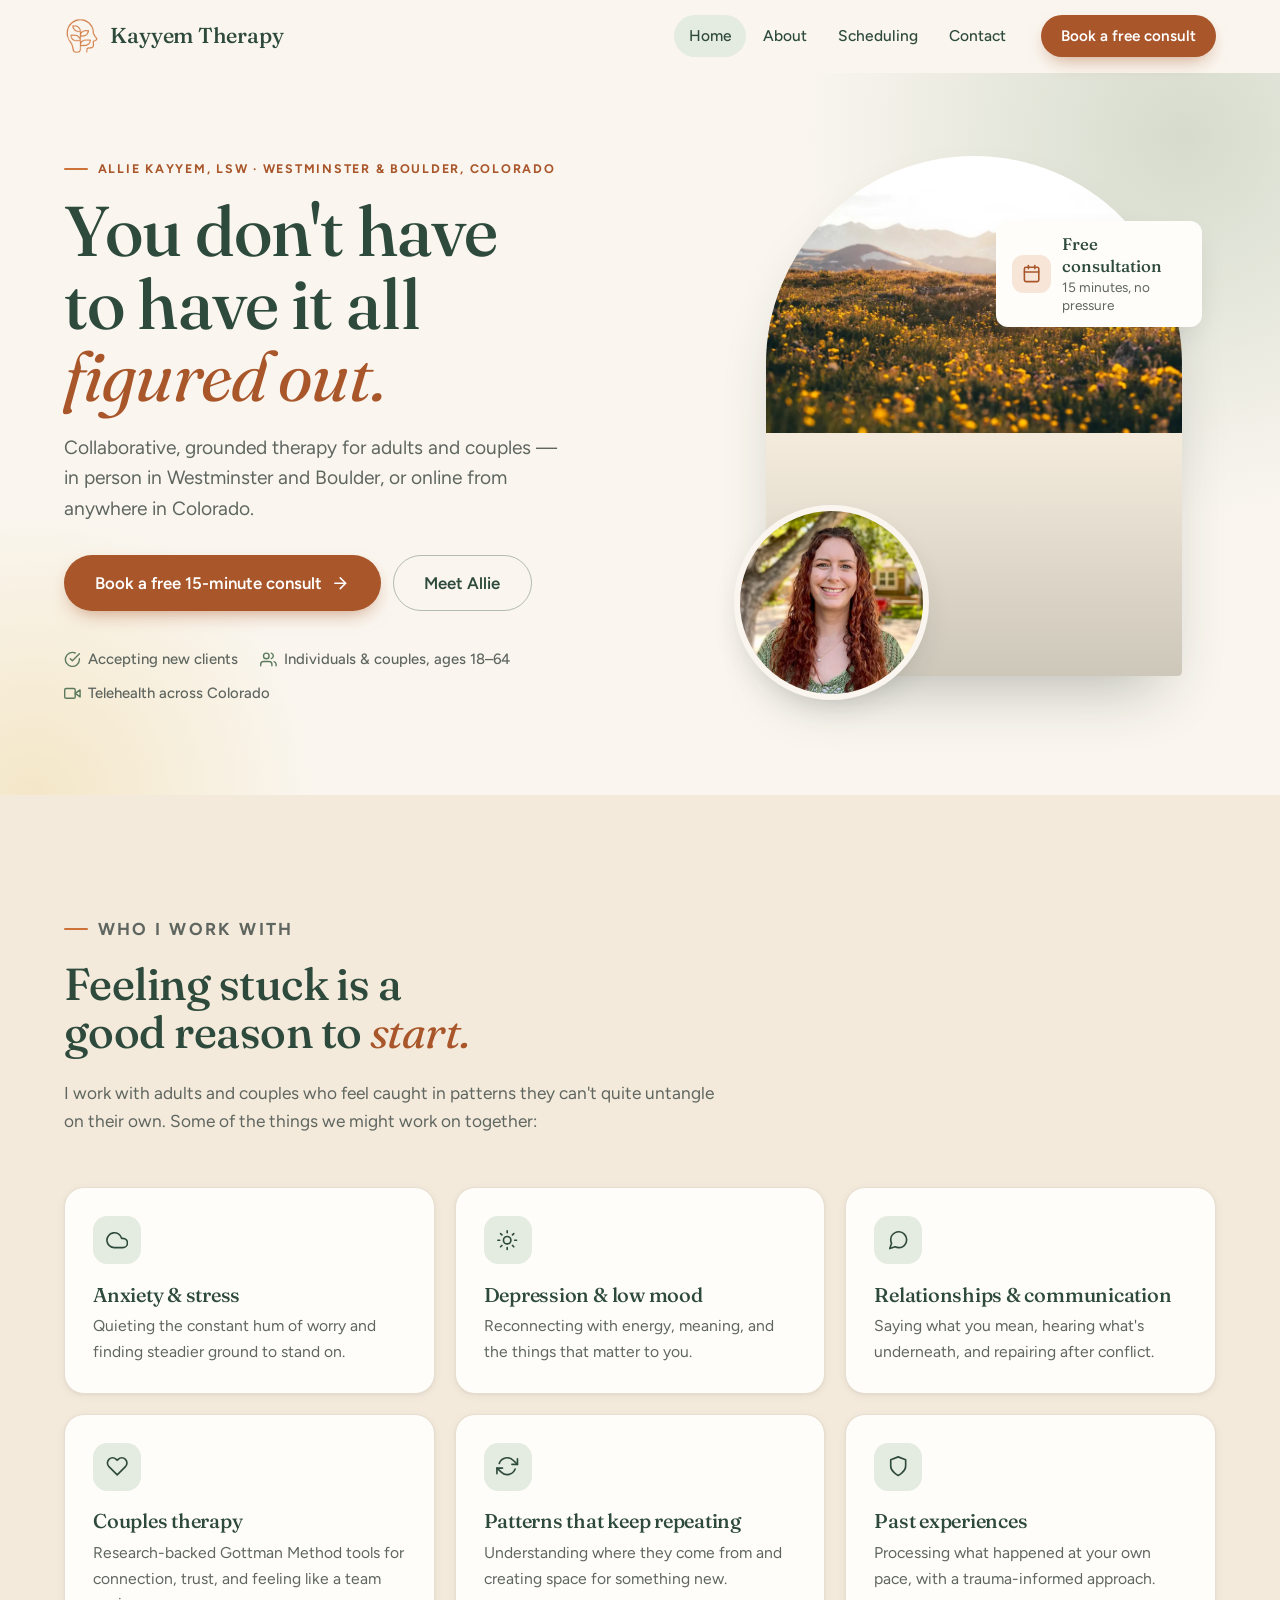
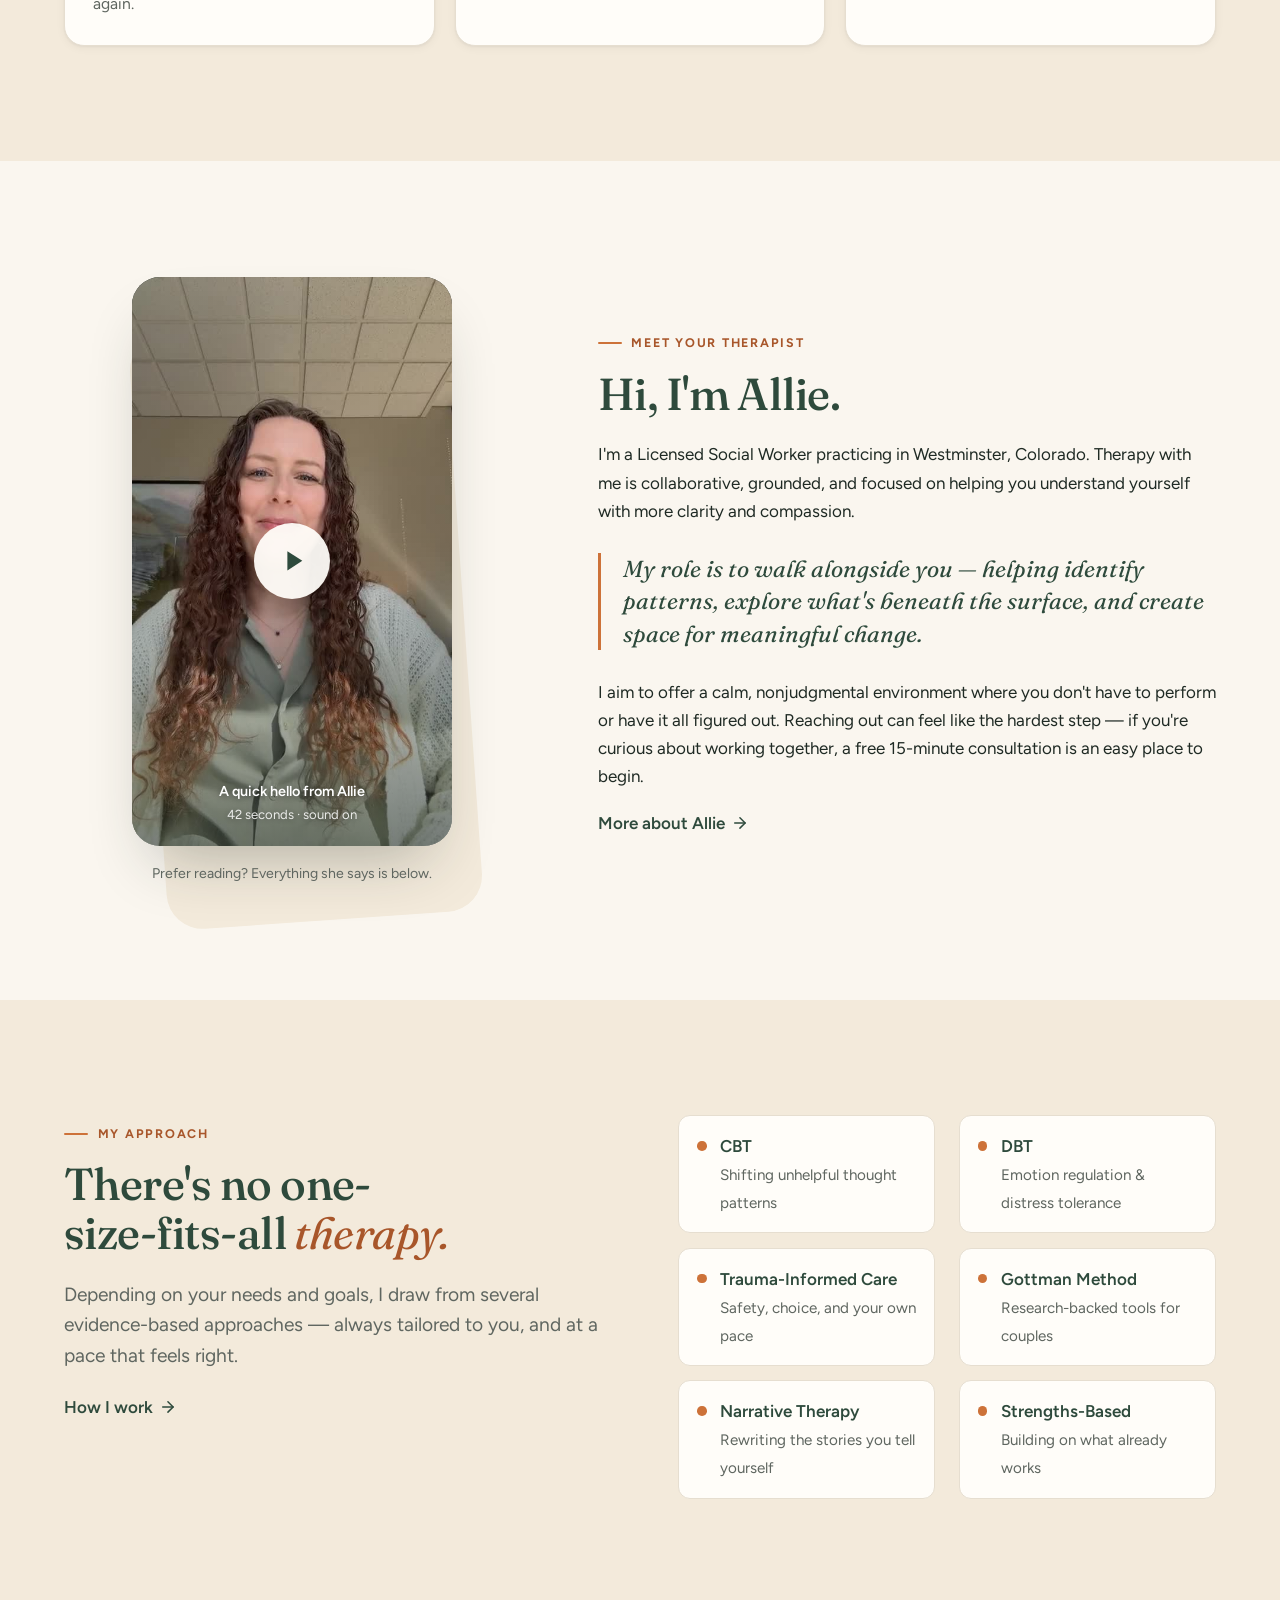
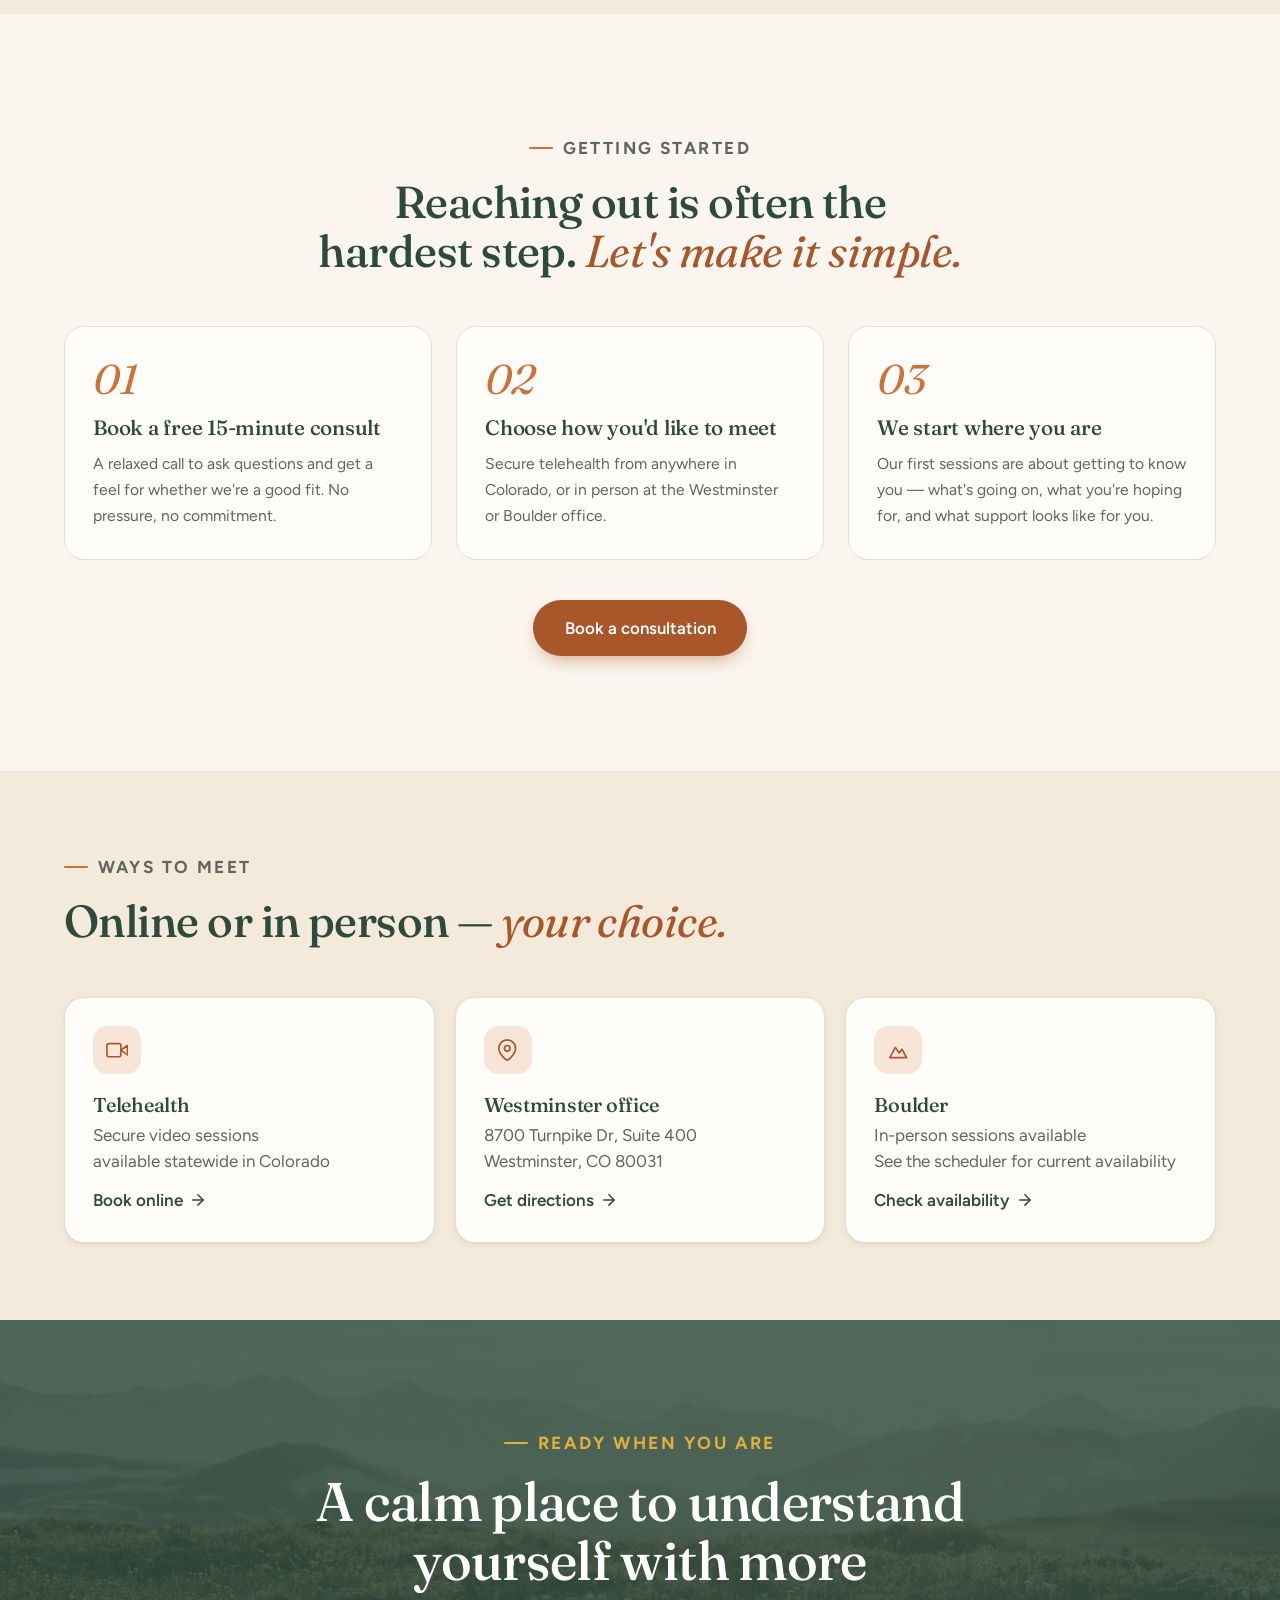
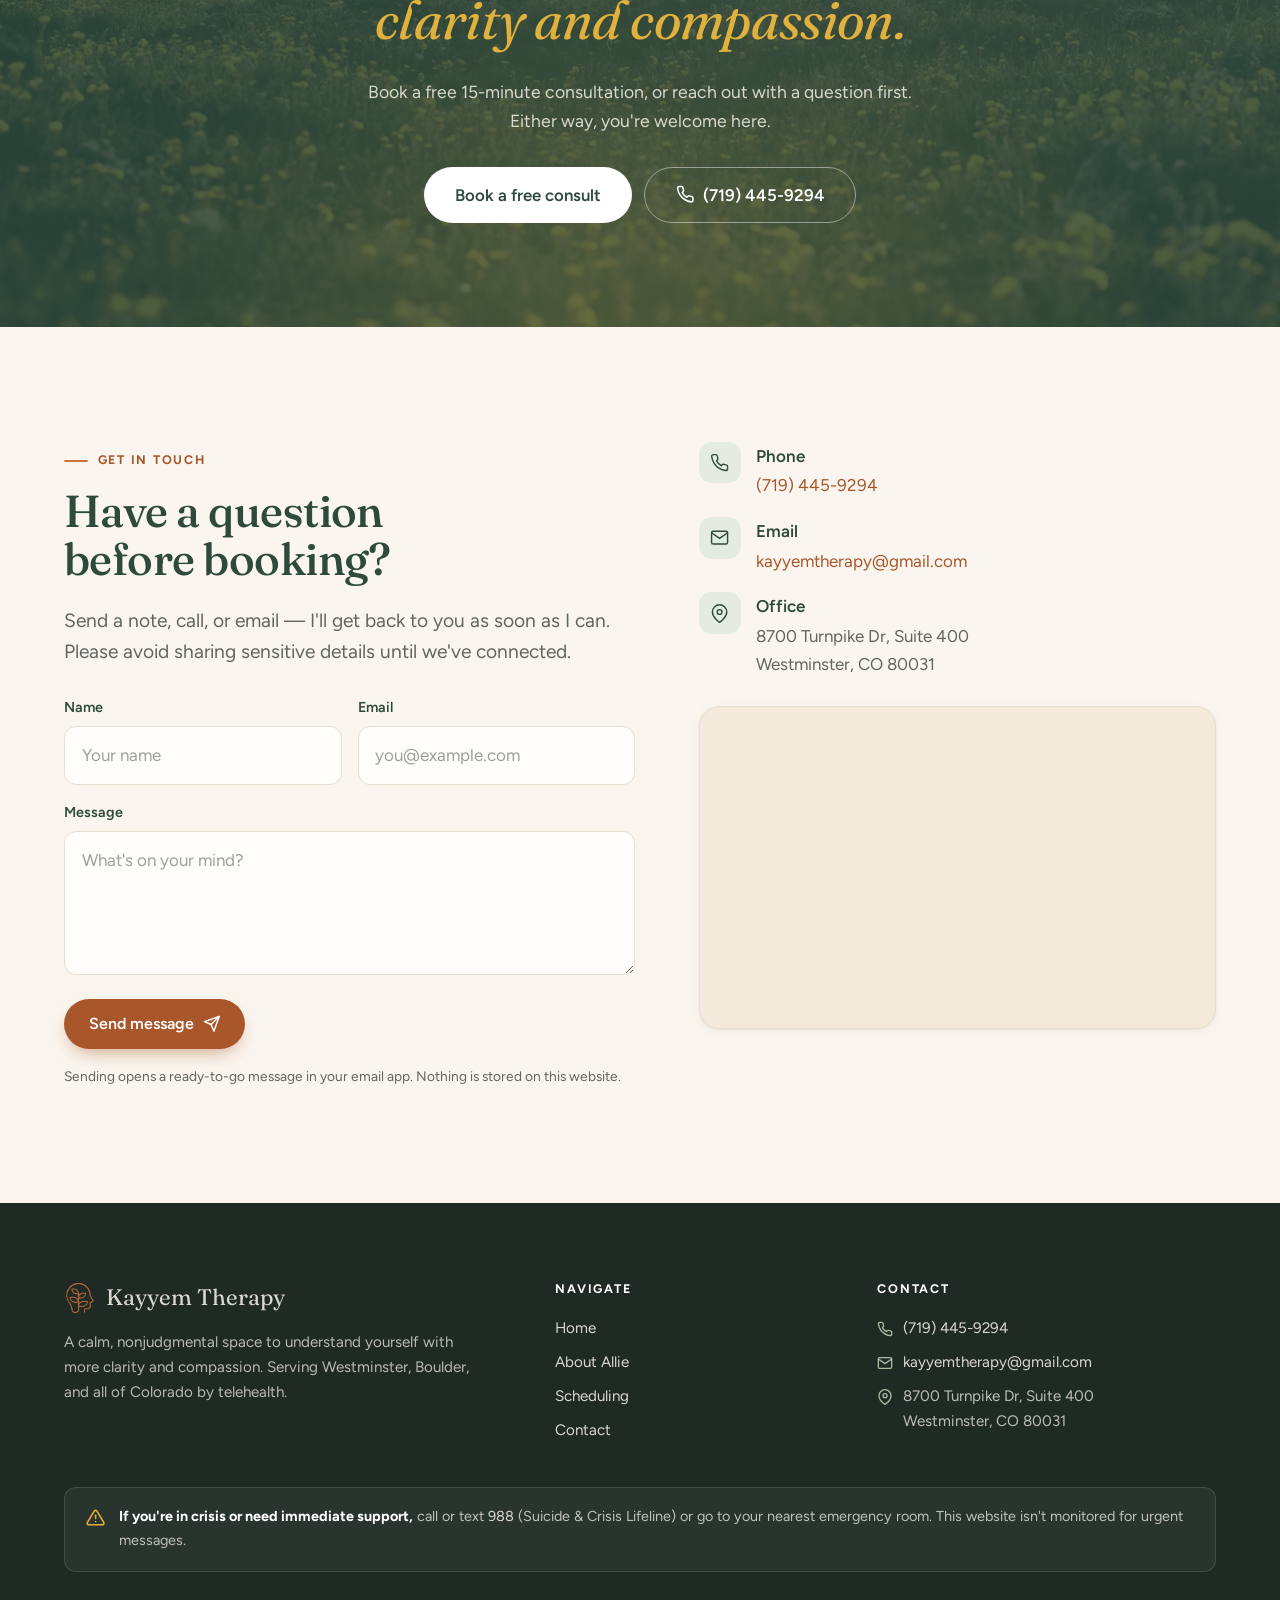
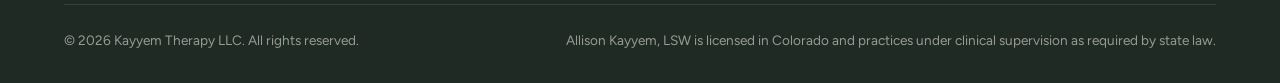
==== commit 2ce9fe26: "Revamp site with a modern, warm Colorado design Rebuild the three-page site from scratch on plain HT" ====
--- a/index.html
+++ b/index.html
@@ -1,288 +1,396 @@
-<!DOCTYPE HTML>
-<html>
-
+<!DOCTYPE html>
+<html lang="en">
 <head>
-	<title>Kayyem Therapy</title>
-	<meta charset="utf-8" />
-	<meta name="viewport" content="width=device-width, initial-scale=1, user-scalable=no" />
-	<link rel="stylesheet" href="assets/css/main.css" />
-	<link rel="icon" type="image/png" href="/assets/favicon.png?v=1">
+  <meta charset="utf-8">
+  <meta name="viewport" content="width=device-width, initial-scale=1">
+  <title>Kayyem Therapy · Allie Kayyem, LSW · Therapy in Westminster &amp; Boulder, Colorado</title>
+  <meta name="description" content="Collaborative, grounded therapy for adults and couples with Allie Kayyem, LSW. In person in Westminster and Boulder, or by telehealth anywhere in Colorado. Free 15-minute consultation.">
+  <link rel="canonical" href="https://www.kayyemtherapy.com/">
+  <meta name="theme-color" content="#faf6ef">
+
+  <meta property="og:type" content="website">
+  <meta property="og:site_name" content="Kayyem Therapy">
+  <meta property="og:title" content="Kayyem Therapy · Allie Kayyem, LSW">
+  <meta property="og:description" content="Collaborative, grounded therapy for adults and couples in Westminster, Boulder, and across Colorado by telehealth. Free 15-minute consultation.">
+  <meta property="og:url" content="https://www.kayyemtherapy.com/">
+  <meta property="og:image" content="https://www.kayyemtherapy.com/assets/img/og-image.jpg">
+  <meta name="twitter:card" content="summary_large_image">
+
+  <link rel="icon" type="image/png" sizes="32x32" href="/assets/img/favicon-32.png">
+  <link rel="icon" type="image/png" sizes="192x192" href="/assets/img/favicon-192.png">
+  <link rel="apple-touch-icon" href="/assets/img/apple-touch-icon.png">
+
+  <link rel="preload" href="assets/fonts/fraunces-normal.woff2" as="font" type="font/woff2" crossorigin>
+  <link rel="preload" href="assets/fonts/figtree-normal.woff2" as="font" type="font/woff2" crossorigin>
+  <link rel="stylesheet" href="assets/css/site.css">
+  <script>document.documentElement.classList.add("js");</script>
+
+  <script type="application/ld+json">
+  {
+    "@context": "https://schema.org",
+    "@type": "MedicalBusiness",
+    "name": "Kayyem Therapy",
+    "url": "https://www.kayyemtherapy.com/",
+    "image": "https://www.kayyemtherapy.com/assets/img/og-image.jpg",
+    "telephone": "+1-719-445-9294",
+    "email": "kayyemtherapy@gmail.com",
+    "address": {
+      "@type": "PostalAddress",
+      "streetAddress": "8700 Turnpike Dr Suite 400",
+      "addressLocality": "Westminster",
+      "addressRegion": "CO",
+      "postalCode": "80031",
+      "addressCountry": "US"
+    },
+    "areaServed": { "@type": "State", "name": "Colorado" },
+    "founder": {
+      "@type": "Person",
+      "name": "Allison Kayyem",
+      "jobTitle": "Licensed Social Worker (LSW)"
+    }
+  }
+  </script>
 </head>
 
-<body class="is-preload">
-
-	<!-- Header -->
-	<header id="header">
-		<nav class="top-nav">
-			<a href="index.html" class="nav-brand" aria-label="Kayyem Therapy Home">Kayyem Therapy</a>
-			<ul>
-				<li><a href="index.html" class="active">Home</a></li>
-				<li><a href="about/index.html">About Me</a></li>
-				<li><a href="schedule/index.html">Scheduling</a></li>
-			</ul>
-			<button class="nav-toggle" aria-label="Toggle navigation" aria-expanded="false">
-				<span></span>
-			</button>
-		</nav>
-
-		<div class="inner">
-			<div class="header-hero">
-
-				<div class="header-copy">
-					<h1><strong>Allison Kayyem</strong></h1>
-
-					<ul class="header-meta-list" aria-label="Practice details">
-						<li>
-							<span class="icon solid fa-map-marker-alt" aria-hidden="true"></span>
-							<span class="meta-text">Westminster, Colorado</span>
-						</li>
-						<li>
-							<span class="icon solid fa-calendar-check" aria-hidden="true"></span>
-							<span class="meta-text">Online Scheduling Available</span>
-						</li>
-						<li>
-							<span class="icon solid fa-user-check" aria-hidden="true"></span>
-							<span class="meta-text">Accepting New Patients</span>
-						</li>
-						<li>
-							<span class="icon solid fa-user-clock" aria-hidden="true"></span>
-							<span class="meta-text">Ages 18–64</span>
-						</li>
-					</ul>
-				</div>
-
-				<figure class="header-headshot" aria-hidden="false">
-					<img src="images/headshot.jpg" alt="Headshot of Allison Kayyem" loading="eager" decoding="async" />
-				</figure>
-
-			</div>
-		</div>
-	</header>
-
-	<!-- Main -->
-	<div id="main">
-
-		<!-- Welcome -->
-		<section id="one">
-			<header class="major">
-				<h2>Welcome to Kayyem Therapy</h2>
-			</header>
-
-			<p>
-				My name is Allie Kayyem and I am a Licensed Social Worker. I work with adults and couples who feel stuck
-				in patterns they can't quite untangle on their own. Therapy with me is collaborative, grounded, and
-				focused on helping you understand yourself with more clarity and compassion. My role is to walk
-				alongside you — helping identify patterns, explore what's beneath the surface, and create space for
-				meaningful change. I aim to offer a calm, nonjudgmental environment where you don't have to perform or
-				have it all figured out.
-			</p>
-
-			<p>
-				Therapy should be tailored to you — there's no one-size-fits-all approach. Depending on your needs, I
-				may draw from CBT, DBT, Trauma Informed Care, Gottman Method, Narrative work, and strengths-based
-				interventions. Reaching out can often feel like the hardest step. If you are curious about therapy with
-				me, please feel free to set up a free 15-minute consultation to see if working together would be a
-				good fit.
-			</p>
-
-			<p>
-				I am a Licensed Social Worker (LSW) in the state of Colorado and practice under clinical supervision as
-				required by state law.
-			</p>
-		</section>
-
-		<hr />
-
-		<!-- Contact -->
-		<section id="three">
-			<h2>Get Started</h2>
-
-			<p>Not sure if therapy is right for you? Book a free 15-minute consultation to ask questions and see if
-				we're a good fit. Sessions are available via telehealth across Colorado or in-person at the
-				Westminster and Boulder locations.</p>
-
-			<div class="session-options">
-				<a href="schedule/index.html" class="session-option" aria-label="Book a telehealth session">
-					<span class="icon solid fa-video" aria-hidden="true"></span>
-					<div>
-						<strong>Telehealth &mdash; Colorado</strong>
-						<span class="session-detail">Available statewide via secure video</span>
-					</div>
-				</a>
-				<a href="schedule/index.html" class="session-option" aria-label="Book an in-person session">
-					<span class="icon solid fa-map-marker-alt" aria-hidden="true"></span>
-					<div>
-						<strong>In-Person</strong>
-						<span class="session-detail">Westminster &amp; Boulder, CO</span>
-					</div>
-				</a>
-			</div>
-
-			<div class="row">
-				<div class="col-8 col-12-small">
-					<form id="contact-form">
-						<div class="row gtr-uniform gtr-50">
-							<div class="col-6 col-12-xsmall">
-								<input type="text" name="name" id="name" placeholder="Name" required />
-							</div>
-							<div class="col-6 col-12-xsmall">
-								<input type="email" name="_replyto" id="email" placeholder="Email" required />
-							</div>
-							<div class="col-12">
-								<textarea name="message" id="message" placeholder="Message" rows="4" required></textarea>
-							</div>
-						</div>
-						<ul class="actions">
-							<li>
-								<input type="submit" value="Send Message" class="primary" />
-							</li>
-						</ul>
-					</form>
-				</div>
-
-				<div class="col-4 col-12-small">
-					<ul class="labeled-icons">
-						<li>
-							<span class="icon solid fa-home" aria-hidden="true"></span>
-							<span>8700 Turnpike Dr Suite 400<br>Westminster, CO 80031<br>United States</span>
-						</li>
-						<li>
-							<span class="icon solid fa-mobile-alt" aria-hidden="true"></span>
-							<a href="tel:+17194459294">(719) 445-9294</a>
-						</li>
-						<li>
-							<span class="icon solid fa-envelope" aria-hidden="true"></span>
-							<a href="mailto:kayyemtherapy@gmail.com">kayyemtherapy@gmail.com</a>
-						</li>
-					</ul>
-				</div>
-			</div>
-
-			<!-- Google Map -->
-			<div class="map-container">
-				<iframe
-					src="https://maps.google.com/maps?q=8700+Turnpike+Dr+Suite+400,+Westminster,+CO+80031&t=&z=15&ie=UTF8&iwloc=&output=embed"
-					title="Office location — 8700 Turnpike Dr Suite 400, Westminster, CO 80031"
-					allowfullscreen
-					loading="lazy"
-					referrerpolicy="no-referrer-when-downgrade">
-				</iframe>
-			</div>
-		</section>
-
-	</div>
-
-	<!-- Footer -->
-	<footer id="footer">
-		<div class="inner">
-			<div class="footer-top">
-
-				<div class="footer-brand-col">
-					<p class="footer-brand">Kayyem Therapy</p>
-					<p class="footer-tagline">A compassionate space to grow, heal, and rediscover yourself &mdash; serving Westminster, Colorado and beyond.</p>
-					<a href="mailto:kayyemtherapy@gmail.com" class="footer-email-btn">
-						<span class="icon solid fa-envelope" aria-hidden="true"></span>
-						Send an Email
-					</a>
-				</div>
-
-				<div class="footer-nav-col">
-					<h4>Navigate</h4>
-					<ul>
-						<li><a href="index.html">Home</a></li>
-						<li><a href="about/index.html">About Me</a></li>
-						<li><a href="schedule/index.html">Scheduling</a></li>
-					</ul>
-				</div>
-
-				<div class="footer-contact-col">
-					<h4>Contact</h4>
-					<ul>
-						<li>
-							<span class="icon solid fa-phone" aria-hidden="true"></span>
-							<a href="tel:+17194459294">(719) 445-9294</a>
-						</li>
-						<li>
-							<span class="icon solid fa-envelope" aria-hidden="true"></span>
-							<a href="mailto:kayyemtherapy@gmail.com">kayyemtherapy@gmail.com</a>
-						</li>
-						<li>
-							<span class="icon solid fa-map-marker-alt" aria-hidden="true"></span>
-							<span>8700 Turnpike Dr Suite 400<br>Westminster, CO 80031</span>
-						</li>
-					</ul>
-				</div>
-
-			</div>
-
-			<div class="footer-bottom">
-				<p class="footer-copyright">&copy; 2025 Kayyem Therapy LLC &nbsp;&middot;&nbsp; All rights reserved</p>
-			</div>
-		</div>
-	</footer>
-
-	<!-- Scripts -->
-	<script src="assets/js/browser.min.js"></script>
-	<script src="assets/js/breakpoints.min.js"></script>
-	<script src="assets/js/main.js"></script>
-	<script>
-		document.addEventListener("DOMContentLoaded", function () {
-			const nav = document.querySelector(".top-nav");
-			const toggle = document.querySelector(".nav-toggle");
-			if (!nav || !toggle) return;
-
-			toggle.addEventListener("click", function () {
-				const isOpen = nav.classList.toggle("open");
-				toggle.setAttribute("aria-expanded", isOpen ? "true" : "false");
-				document.body.style.overflow = isOpen ? "hidden" : "";
-			});
-
-			nav.querySelectorAll("a").forEach(function (link) {
-				link.addEventListener("click", function () {
-					nav.classList.remove("open");
-					toggle.setAttribute("aria-expanded", "false");
-					document.body.style.overflow = "";
-				});
-			});
-
-			// Close menu when tapping the dark overlay background
-			const ul = nav.querySelector("ul");
-			if (ul) {
-				ul.addEventListener("click", function (e) {
-					if (e.target === ul) {
-						nav.classList.remove("open");
-						toggle.setAttribute("aria-expanded", "false");
-						document.body.style.overflow = "";
-					}
-				});
-			}
-
-			document.addEventListener("keydown", function (e) {
-				if (e.key === "Escape" && nav.classList.contains("open")) {
-					nav.classList.remove("open");
-					toggle.setAttribute("aria-expanded", "false");
-					document.body.style.overflow = "";
-				}
-			});
-		});
-	</script>
-	<script>
-		(function () {
-			const form = document.getElementById("contact-form");
-			if (!form) return;
-
-			form.addEventListener("submit", function (e) {
-				e.preventDefault();
-				const name = document.getElementById("name").value.trim();
-				const email = document.getElementById("email").value.trim();
-				const message = document.getElementById("message").value.trim();
-				const subject = encodeURIComponent("New Client Inquiry");
-				const body = encodeURIComponent("Name: " + name + "\nEmail: " + email + "\n\nMessage:\n" + message);
-				window.location.href = "mailto:kayyemtherapy@gmail.com?subject=" + subject + "&body=" + body;
-			});
-		})();
-	</script>
-
+<body>
+  <a class="skip-link" href="#main">Skip to content</a>
+
+  <header class="site-header">
+    <div class="container nav">
+      <a class="brand" href="./" aria-label="Kayyem Therapy home">
+        <img src="assets/img/favicon-192.png" alt="" width="36" height="36">
+        <span>Kayyem Therapy</span>
+      </a>
+      <button class="nav-toggle" type="button" aria-expanded="false" aria-controls="nav-menu" aria-label="Open menu">
+        <span class="nav-toggle-bars"></span>
+      </button>
+      <div class="nav-menu" id="nav-menu">
+        <ul class="nav-links">
+          <li><a href="./" aria-current="page">Home</a></li>
+          <li><a href="about/">About</a></li>
+          <li><a href="schedule/">Scheduling</a></li>
+          <li><a href="#contact">Contact</a></li>
+        </ul>
+        <a class="btn btn-primary nav-cta" href="schedule/">Book a free consult</a>
+      </div>
+    </div>
+  </header>
+
+  <main id="main">
+
+    <!-- ========== Hero ========== -->
+    <section class="hero" aria-labelledby="hero-title">
+      <div class="container">
+        <div class="hero-grid">
+          <div class="hero-copy">
+            <p class="eyebrow">Allie Kayyem, LSW &middot; Westminster &amp; Boulder, Colorado</p>
+            <h1 id="hero-title">You don't have to have it all <em>figured out.</em></h1>
+            <p class="lede">Collaborative, grounded therapy for adults and couples &mdash; in person in Westminster and Boulder, or online from anywhere in Colorado.</p>
+            <div class="hero-actions">
+              <a class="btn btn-primary btn-lg" href="schedule/">
+                Book a free 15-minute consult
+                <svg aria-hidden="true" viewBox="0 0 24 24" fill="none" stroke="currentColor" stroke-width="2" stroke-linecap="round" stroke-linejoin="round"><line x1="5" y1="12" x2="19" y2="12"/><polyline points="12 5 19 12 12 19"/></svg>
+              </a>
+              <a class="btn btn-secondary btn-lg" href="about/">Meet Allie</a>
+            </div>
+            <ul class="hero-trust" aria-label="Practice details">
+              <li><svg aria-hidden="true" viewBox="0 0 24 24" fill="none" stroke="currentColor" stroke-width="2" stroke-linecap="round" stroke-linejoin="round"><path d="M22 11.08V12a10 10 0 1 1-5.93-9.14"/><polyline points="22 4 12 14.01 9 11.01"/></svg> Accepting new clients</li>
+              <li><svg aria-hidden="true" viewBox="0 0 24 24" fill="none" stroke="currentColor" stroke-width="2" stroke-linecap="round" stroke-linejoin="round"><path d="M17 21v-2a4 4 0 0 0-4-4H5a4 4 0 0 0-4 4v2"/><circle cx="9" cy="7" r="4"/><path d="M23 21v-2a4 4 0 0 0-3-3.87"/><path d="M16 3.13a4 4 0 0 1 0 7.75"/></svg> Individuals &amp; couples, ages 18&ndash;64</li>
+              <li><svg aria-hidden="true" viewBox="0 0 24 24" fill="none" stroke="currentColor" stroke-width="2" stroke-linecap="round" stroke-linejoin="round"><polygon points="23 7 16 12 23 17 23 7"/><rect x="1" y="5" width="15" height="14" rx="2" ry="2"/></svg> Telehealth across Colorado</li>
+            </ul>
+          </div>
+
+          <div class="hero-visual">
+            <div class="hero-arch">
+              <picture>
+                <source type="image/webp" srcset="assets/img/meadow-900.webp 900w, assets/img/meadow-1400.webp 1400w" sizes="(max-width: 900px) 90vw, 420px">
+                <img src="assets/img/meadow-900.jpg" srcset="assets/img/meadow-900.jpg 900w, assets/img/meadow-1400.jpg 1400w" sizes="(max-width: 900px) 90vw, 420px" alt="Golden wildflowers in an alpine meadow with Colorado mountains behind" width="900" height="600" fetchpriority="high">
+              </picture>
+            </div>
+            <div class="hero-portrait">
+              <picture>
+                <source type="image/webp" srcset="assets/img/allie-headshot-500.webp">
+                <img src="assets/img/allie-headshot-500.jpg" alt="Allie Kayyem smiling outdoors" width="500" height="500">
+              </picture>
+            </div>
+            <div class="hero-badge" aria-hidden="true">
+              <span class="ico"><svg viewBox="0 0 24 24" fill="none" stroke="currentColor" stroke-width="2" stroke-linecap="round" stroke-linejoin="round"><rect x="3" y="4" width="18" height="18" rx="2" ry="2"/><line x1="16" y1="2" x2="16" y2="6"/><line x1="8" y1="2" x2="8" y2="6"/><line x1="3" y1="10" x2="21" y2="10"/></svg></span>
+              <span><strong>Free consultation</strong>15 minutes, no pressure</span>
+            </div>
+          </div>
+        </div>
+      </div>
+    </section>
+
+    <!-- ========== Who I work with ========== -->
+    <section class="section section-sand" aria-labelledby="reasons-title">
+      <div class="container">
+        <div class="section-head reveal">
+          <p class="eyebrow">Who I work with</p>
+          <h2 id="reasons-title">Feeling stuck is a good reason to <em>start.</em></h2>
+          <p>I work with adults and couples who feel caught in patterns they can't quite untangle on their own. Some of the things we might work on together:</p>
+        </div>
+        <div class="grid grid-3">
+          <article class="card reveal">
+            <div class="card-icon"><svg aria-hidden="true" viewBox="0 0 24 24" fill="none" stroke="currentColor" stroke-width="1.75" stroke-linecap="round" stroke-linejoin="round"><path d="M18 10h-1.26A8 8 0 1 0 9 20h9a5 5 0 0 0 0-10z"/></svg></div>
+            <h3>Anxiety &amp; stress</h3>
+            <p>Quieting the constant hum of worry and finding steadier ground to stand on.</p>
+          </article>
+          <article class="card reveal reveal-delay-1">
+            <div class="card-icon"><svg aria-hidden="true" viewBox="0 0 24 24" fill="none" stroke="currentColor" stroke-width="1.75" stroke-linecap="round" stroke-linejoin="round"><circle cx="12" cy="12" r="4"/><path d="M12 2v2M12 20v2M4.93 4.93l1.41 1.41M17.66 17.66l1.41 1.41M2 12h2M20 12h2M4.93 19.07l1.41-1.41M17.66 6.34l1.41-1.41"/></svg></div>
+            <h3>Depression &amp; low mood</h3>
+            <p>Reconnecting with energy, meaning, and the things that matter to you.</p>
+          </article>
+          <article class="card reveal reveal-delay-2">
+            <div class="card-icon"><svg aria-hidden="true" viewBox="0 0 24 24" fill="none" stroke="currentColor" stroke-width="1.75" stroke-linecap="round" stroke-linejoin="round"><path d="M21 11.5a8.38 8.38 0 0 1-.9 3.8 8.5 8.5 0 0 1-7.6 4.7 8.38 8.38 0 0 1-3.8-.9L3 21l1.9-5.7a8.38 8.38 0 0 1-.9-3.8 8.5 8.5 0 0 1 4.7-7.6 8.38 8.38 0 0 1 3.8-.9h.5a8.48 8.48 0 0 1 8 8v.5z"/></svg></div>
+            <h3>Relationships &amp; communication</h3>
+            <p>Saying what you mean, hearing what's underneath, and repairing after conflict.</p>
+          </article>
+          <article class="card reveal">
+            <div class="card-icon"><svg aria-hidden="true" viewBox="0 0 24 24" fill="none" stroke="currentColor" stroke-width="1.75" stroke-linecap="round" stroke-linejoin="round"><path d="M20.84 4.61a5.5 5.5 0 0 0-7.78 0L12 5.67l-1.06-1.06a5.5 5.5 0 0 0-7.78 7.78l1.06 1.06L12 21.23l7.78-7.78 1.06-1.06a5.5 5.5 0 0 0 0-7.78z"/></svg></div>
+            <h3>Couples therapy</h3>
+            <p>Research-backed Gottman Method tools for connection, trust, and feeling like a team again.</p>
+          </article>
+          <article class="card reveal reveal-delay-1">
+            <div class="card-icon"><svg aria-hidden="true" viewBox="0 0 24 24" fill="none" stroke="currentColor" stroke-width="1.75" stroke-linecap="round" stroke-linejoin="round"><polyline points="23 4 23 10 17 10"/><polyline points="1 20 1 14 7 14"/><path d="M3.51 9a9 9 0 0 1 14.85-3.36L23 10M1 14l4.64 4.36A9 9 0 0 0 20.49 15"/></svg></div>
+            <h3>Patterns that keep repeating</h3>
+            <p>Understanding where they come from and creating space for something new.</p>
+          </article>
+          <article class="card reveal reveal-delay-2">
+            <div class="card-icon"><svg aria-hidden="true" viewBox="0 0 24 24" fill="none" stroke="currentColor" stroke-width="1.75" stroke-linecap="round" stroke-linejoin="round"><path d="M12 22s8-4 8-10V5l-8-3-8 3v7c0 6 8 10 8 10z"/></svg></div>
+            <h3>Past experiences</h3>
+            <p>Processing what happened at your own pace, with a trauma-informed approach.</p>
+          </article>
+        </div>
+      </div>
+    </section>
+
+    <!-- ========== Meet Allie ========== -->
+    <section class="section section-clip" aria-labelledby="meet-title">
+      <div class="container">
+        <div class="meet-grid">
+          <div class="reveal">
+            <div class="video-wrap">
+              <div class="video-frame" data-video>
+                <video preload="none" playsinline poster="assets/video/allie-intro-poster.jpg" width="540" height="960">
+                  <source src="assets/video/allie-intro.mp4" type="video/mp4">
+                  <source src="assets/video/allie-intro.webm" type="video/webm">
+                </video>
+                <button class="video-play" type="button" aria-label="Play a short hello from Allie">
+                  <span class="play-ring" aria-hidden="true"><svg viewBox="0 0 24 24" fill="currentColor"><polygon points="6 3 20 12 6 21 6 3"/></svg></span>
+                  <span class="play-label" aria-hidden="true">A quick hello from Allie <span>42 seconds &middot; sound on</span></span>
+                </button>
+              </div>
+              <p class="video-caption">Prefer reading? Everything she says is below.</p>
+            </div>
+          </div>
+          <div class="reveal reveal-delay-1">
+            <p class="eyebrow">Meet your therapist</p>
+            <h2 id="meet-title">Hi, I'm Allie.</h2>
+            <p>I'm a Licensed Social Worker practicing in Westminster, Colorado. Therapy with me is collaborative, grounded, and focused on helping you understand yourself with more clarity and compassion.</p>
+            <blockquote class="pull">My role is to walk alongside you &mdash; helping identify patterns, explore what's beneath the surface, and create space for meaningful change.</blockquote>
+            <p>I aim to offer a calm, nonjudgmental environment where you don't have to perform or have it all figured out. Reaching out can feel like the hardest step &mdash; if you're curious about working together, a free 15-minute consultation is an easy place to begin.</p>
+            <p><a class="link-arrow" href="about/">More about Allie <svg aria-hidden="true" viewBox="0 0 24 24" fill="none" stroke="currentColor" stroke-width="2" stroke-linecap="round" stroke-linejoin="round"><line x1="5" y1="12" x2="19" y2="12"/><polyline points="12 5 19 12 12 19"/></svg></a></p>
+          </div>
+        </div>
+      </div>
+    </section>
+
+    <!-- ========== Approach ========== -->
+    <section class="section section-sand" aria-labelledby="approach-title">
+      <div class="container">
+        <div class="split" style="align-items:start">
+          <div class="reveal">
+            <p class="eyebrow">My approach</p>
+            <h2 id="approach-title">There's no one-size-fits-all <em>therapy.</em></h2>
+            <p class="lede">Depending on your needs and goals, I draw from several evidence-based approaches &mdash; always tailored to you, and at a pace that feels right.</p>
+            <p><a class="link-arrow" href="about/#approach">How I work <svg aria-hidden="true" viewBox="0 0 24 24" fill="none" stroke="currentColor" stroke-width="2" stroke-linecap="round" stroke-linejoin="round"><line x1="5" y1="12" x2="19" y2="12"/><polyline points="12 5 19 12 12 19"/></svg></a></p>
+          </div>
+          <ul class="modalities reveal reveal-delay-1">
+            <li><div><strong>CBT</strong><span>Shifting unhelpful thought patterns</span></div></li>
+            <li><div><strong>DBT</strong><span>Emotion regulation &amp; distress tolerance</span></div></li>
+            <li><div><strong>Trauma-Informed Care</strong><span>Safety, choice, and your own pace</span></div></li>
+            <li><div><strong>Gottman Method</strong><span>Research-backed tools for couples</span></div></li>
+            <li><div><strong>Narrative Therapy</strong><span>Rewriting the stories you tell yourself</span></div></li>
+            <li><div><strong>Strengths-Based</strong><span>Building on what already works</span></div></li>
+          </ul>
+        </div>
+      </div>
+    </section>
+
+    <!-- ========== How it works ========== -->
+    <section class="section" aria-labelledby="steps-title">
+      <div class="container">
+        <div class="section-head center reveal">
+          <p class="eyebrow">Getting started</p>
+          <h2 id="steps-title">Reaching out is often the hardest step. <em>Let's make it simple.</em></h2>
+        </div>
+        <ol class="steps" style="list-style:none;padding:0;margin:0">
+          <li class="step reveal">
+            <div class="step-num" aria-hidden="true">01</div>
+            <h3>Book a free 15-minute consult</h3>
+            <p>A relaxed call to ask questions and get a feel for whether we're a good fit. No pressure, no commitment.</p>
+          </li>
+          <li class="step reveal reveal-delay-1">
+            <div class="step-num" aria-hidden="true">02</div>
+            <h3>Choose how you'd like to meet</h3>
+            <p>Secure telehealth from anywhere in Colorado, or in person at the Westminster or Boulder office.</p>
+          </li>
+          <li class="step reveal reveal-delay-2">
+            <div class="step-num" aria-hidden="true">03</div>
+            <h3>We start where you are</h3>
+            <p>Our first sessions are about getting to know you &mdash; what's going on, what you're hoping for, and what support looks like for you.</p>
+          </li>
+        </ol>
+        <p class="text-center reveal" style="margin-top:2.5rem">
+          <a class="btn btn-primary btn-lg" href="schedule/">Book a consultation</a>
+        </p>
+      </div>
+    </section>
+
+    <!-- ========== Ways to meet ========== -->
+    <section class="section section-sand section-tight" aria-labelledby="places-title">
+      <div class="container">
+        <div class="section-head reveal">
+          <p class="eyebrow">Ways to meet</p>
+          <h2 id="places-title">Online or in person &mdash; <em>your choice.</em></h2>
+        </div>
+        <div class="grid grid-3">
+          <article class="card place reveal">
+            <div class="card-icon copper"><svg aria-hidden="true" viewBox="0 0 24 24" fill="none" stroke="currentColor" stroke-width="1.75" stroke-linecap="round" stroke-linejoin="round"><polygon points="23 7 16 12 23 17 23 7"/><rect x="1" y="5" width="15" height="14" rx="2" ry="2"/></svg></div>
+            <h3>Telehealth</h3>
+            <address>Secure video sessions<br>available statewide in Colorado</address>
+            <a class="link-arrow" href="schedule/">Book online <svg aria-hidden="true" viewBox="0 0 24 24" fill="none" stroke="currentColor" stroke-width="2" stroke-linecap="round" stroke-linejoin="round"><line x1="5" y1="12" x2="19" y2="12"/><polyline points="12 5 19 12 12 19"/></svg></a>
+          </article>
+          <article class="card place reveal reveal-delay-1">
+            <div class="card-icon copper"><svg aria-hidden="true" viewBox="0 0 24 24" fill="none" stroke="currentColor" stroke-width="1.75" stroke-linecap="round" stroke-linejoin="round"><path d="M21 10c0 7-9 13-9 13s-9-6-9-13a9 9 0 0 1 18 0z"/><circle cx="12" cy="10" r="3"/></svg></div>
+            <h3>Westminster office</h3>
+            <address>8700 Turnpike Dr, Suite 400<br>Westminster, CO 80031</address>
+            <a class="link-arrow" href="https://www.google.com/maps/dir/?api=1&amp;destination=8700+Turnpike+Dr+Suite+400,+Westminster,+CO+80031" target="_blank" rel="noopener">Get directions <svg aria-hidden="true" viewBox="0 0 24 24" fill="none" stroke="currentColor" stroke-width="2" stroke-linecap="round" stroke-linejoin="round"><line x1="5" y1="12" x2="19" y2="12"/><polyline points="12 5 19 12 12 19"/></svg></a>
+          </article>
+          <article class="card place reveal reveal-delay-2">
+            <div class="card-icon copper"><svg aria-hidden="true" viewBox="0 0 24 24" fill="none" stroke="currentColor" stroke-width="1.75" stroke-linecap="round" stroke-linejoin="round"><path d="M3 20 9 9l4 6 3-4 5 9Z"/></svg></div>
+            <h3>Boulder</h3>
+            <address>In-person sessions available<br>See the scheduler for current availability</address>
+            <a class="link-arrow" href="schedule/">Check availability <svg aria-hidden="true" viewBox="0 0 24 24" fill="none" stroke="currentColor" stroke-width="2" stroke-linecap="round" stroke-linejoin="round"><line x1="5" y1="12" x2="19" y2="12"/><polyline points="12 5 19 12 12 19"/></svg></a>
+          </article>
+        </div>
+      </div>
+    </section>
+
+    <!-- ========== CTA band ========== -->
+    <section class="cta-band" aria-labelledby="cta-title">
+      <div class="container">
+        <div class="cta-inner reveal">
+          <p class="eyebrow">Ready when you are</p>
+          <h2 id="cta-title">A calm place to understand yourself with more <em>clarity and compassion.</em></h2>
+          <p>Book a free 15-minute consultation, or reach out with a question first. Either way, you're welcome here.</p>
+          <div class="cta-actions">
+            <a class="btn btn-light btn-lg" href="schedule/">Book a free consult</a>
+            <a class="btn btn-ghost-light btn-lg" href="tel:+17194459294">
+              <svg aria-hidden="true" viewBox="0 0 24 24" fill="none" stroke="currentColor" stroke-width="2" stroke-linecap="round" stroke-linejoin="round"><path d="M22 16.92v3a2 2 0 0 1-2.18 2 19.79 19.79 0 0 1-8.63-3.07 19.5 19.5 0 0 1-6-6 19.79 19.79 0 0 1-3.07-8.67A2 2 0 0 1 4.11 2h3a2 2 0 0 1 2 1.72c.127.96.361 1.903.7 2.81a2 2 0 0 1-.45 2.11L8.09 9.91a16 16 0 0 0 6 6l1.27-1.27a2 2 0 0 1 2.11-.45c.907.339 1.85.573 2.81.7A2 2 0 0 1 22 16.92z"/></svg>
+              (719) 445-9294
+            </a>
+          </div>
+        </div>
+      </div>
+    </section>
+
+    <!-- ========== Contact ========== -->
+    <section class="section" id="contact" aria-labelledby="contact-title">
+      <div class="container">
+        <div class="contact-grid">
+          <div class="reveal">
+            <p class="eyebrow">Get in touch</p>
+            <h2 id="contact-title">Have a question before booking?</h2>
+            <p class="lede" style="margin-bottom:1.75rem">Send a note, call, or email &mdash; I'll get back to you as soon as I can. Please avoid sharing sensitive details until we've connected.</p>
+            <form class="form" id="contact-form" novalidate>
+              <div class="form-row">
+                <div class="field">
+                  <label for="name">Name</label>
+                  <input type="text" id="name" name="name" autocomplete="name" placeholder="Your name" required>
+                </div>
+                <div class="field">
+                  <label for="email">Email</label>
+                  <input type="email" id="email" name="email" autocomplete="email" placeholder="you@example.com" required>
+                </div>
+              </div>
+              <div class="field">
+                <label for="message">Message</label>
+                <textarea id="message" name="message" placeholder="What's on your mind?" required></textarea>
+              </div>
+              <div>
+                <button class="btn btn-primary" type="submit">
+                  Send message
+                  <svg aria-hidden="true" viewBox="0 0 24 24" fill="none" stroke="currentColor" stroke-width="2" stroke-linecap="round" stroke-linejoin="round"><line x1="22" y1="2" x2="11" y2="13"/><polygon points="22 2 15 22 11 13 2 9 22 2"/></svg>
+                </button>
+              </div>
+              <p class="form-note" data-form-status>Sending opens a ready-to-go message in your email app. Nothing is stored on this website.</p>
+            </form>
+          </div>
+          <div class="reveal reveal-delay-1">
+            <ul class="contact-list">
+              <li>
+                <span class="ico"><svg aria-hidden="true" viewBox="0 0 24 24" fill="none" stroke="currentColor" stroke-width="1.75" stroke-linecap="round" stroke-linejoin="round"><path d="M22 16.92v3a2 2 0 0 1-2.18 2 19.79 19.79 0 0 1-8.63-3.07 19.5 19.5 0 0 1-6-6 19.79 19.79 0 0 1-3.07-8.67A2 2 0 0 1 4.11 2h3a2 2 0 0 1 2 1.72c.127.96.361 1.903.7 2.81a2 2 0 0 1-.45 2.11L8.09 9.91a16 16 0 0 0 6 6l1.27-1.27a2 2 0 0 1 2.11-.45c.907.339 1.85.573 2.81.7A2 2 0 0 1 22 16.92z"/></svg></span>
+                <div><strong>Phone</strong><a href="tel:+17194459294">(719) 445-9294</a></div>
+              </li>
+              <li>
+                <span class="ico"><svg aria-hidden="true" viewBox="0 0 24 24" fill="none" stroke="currentColor" stroke-width="1.75" stroke-linecap="round" stroke-linejoin="round"><path d="M4 4h16c1.1 0 2 .9 2 2v12c0 1.1-.9 2-2 2H4c-1.1 0-2-.9-2-2V6c0-1.1.9-2 2-2z"/><polyline points="22,6 12,13 2,6"/></svg></span>
+                <div><strong>Email</strong><a href="mailto:kayyemtherapy@gmail.com">kayyemtherapy@gmail.com</a></div>
+              </li>
+              <li>
+                <span class="ico"><svg aria-hidden="true" viewBox="0 0 24 24" fill="none" stroke="currentColor" stroke-width="1.75" stroke-linecap="round" stroke-linejoin="round"><path d="M21 10c0 7-9 13-9 13s-9-6-9-13a9 9 0 0 1 18 0z"/><circle cx="12" cy="10" r="3"/></svg></span>
+                <div><strong>Office</strong><span>8700 Turnpike Dr, Suite 400<br>Westminster, CO 80031</span></div>
+              </li>
+            </ul>
+            <div class="map">
+              <iframe src="https://maps.google.com/maps?q=8700+Turnpike+Dr+Suite+400,+Westminster,+CO+80031&amp;t=&amp;z=14&amp;ie=UTF8&amp;iwloc=&amp;output=embed" title="Map of the Kayyem Therapy office at 8700 Turnpike Dr Suite 400, Westminster, CO" loading="lazy" referrerpolicy="no-referrer-when-downgrade" allowfullscreen></iframe>
+            </div>
+          </div>
+        </div>
+      </div>
+    </section>
+
+  </main>
+
+  <footer class="site-footer">
+    <div class="container">
+      <div class="footer-grid">
+        <div>
+          <a class="footer-brand" href="./"><img src="assets/img/favicon-192.png" alt="" width="32" height="32"> Kayyem Therapy</a>
+          <p class="footer-tagline">A calm, nonjudgmental space to understand yourself with more clarity and compassion. Serving Westminster, Boulder, and all of Colorado by telehealth.</p>
+        </div>
+        <div>
+          <p class="footer-heading">Navigate</p>
+          <ul class="footer-list">
+            <li><a href="./">Home</a></li>
+            <li><a href="about/">About Allie</a></li>
+            <li><a href="schedule/">Scheduling</a></li>
+            <li><a href="#contact">Contact</a></li>
+          </ul>
+        </div>
+        <div>
+          <p class="footer-heading">Contact</p>
+          <ul class="footer-list">
+            <li><svg aria-hidden="true" viewBox="0 0 24 24" fill="none" stroke="currentColor" stroke-width="2" stroke-linecap="round" stroke-linejoin="round"><path d="M22 16.92v3a2 2 0 0 1-2.18 2 19.79 19.79 0 0 1-8.63-3.07 19.5 19.5 0 0 1-6-6 19.79 19.79 0 0 1-3.07-8.67A2 2 0 0 1 4.11 2h3a2 2 0 0 1 2 1.72c.127.96.361 1.903.7 2.81a2 2 0 0 1-.45 2.11L8.09 9.91a16 16 0 0 0 6 6l1.27-1.27a2 2 0 0 1 2.11-.45c.907.339 1.85.573 2.81.7A2 2 0 0 1 22 16.92z"/></svg><a href="tel:+17194459294">(719) 445-9294</a></li>
+            <li><svg aria-hidden="true" viewBox="0 0 24 24" fill="none" stroke="currentColor" stroke-width="2" stroke-linecap="round" stroke-linejoin="round"><path d="M4 4h16c1.1 0 2 .9 2 2v12c0 1.1-.9 2-2 2H4c-1.1 0-2-.9-2-2V6c0-1.1.9-2 2-2z"/><polyline points="22,6 12,13 2,6"/></svg><a href="mailto:kayyemtherapy@gmail.com">kayyemtherapy@gmail.com</a></li>
+            <li><svg aria-hidden="true" viewBox="0 0 24 24" fill="none" stroke="currentColor" stroke-width="2" stroke-linecap="round" stroke-linejoin="round"><path d="M21 10c0 7-9 13-9 13s-9-6-9-13a9 9 0 0 1 18 0z"/><circle cx="12" cy="10" r="3"/></svg><span>8700 Turnpike Dr, Suite 400<br>Westminster, CO 80031</span></li>
+          </ul>
+        </div>
+      </div>
+
+      <p class="crisis">
+        <svg aria-hidden="true" viewBox="0 0 24 24" fill="none" stroke="currentColor" stroke-width="2" stroke-linecap="round" stroke-linejoin="round"><path d="M10.29 3.86L1.82 18a2 2 0 0 0 1.71 3h16.94a2 2 0 0 0 1.71-3L13.71 3.86a2 2 0 0 0-3.42 0z"/><line x1="12" y1="9" x2="12" y2="13"/><line x1="12" y1="17" x2="12.01" y2="17"/></svg>
+        <span><strong>If you're in crisis or need immediate support,</strong> call or text <a href="tel:988">988</a> (Suicide &amp; Crisis Lifeline) or go to your nearest emergency room. This website isn't monitored for urgent messages.</span>
+      </p>
+
+      <div class="footer-note">
+        <span>&copy; <span data-year>2025</span> Kayyem Therapy LLC. All rights reserved.</span>
+        <span>Allison Kayyem, LSW is licensed in Colorado and practices under clinical supervision as required by state law.</span>
+      </div>
+    </div>
+  </footer>
+
+  <script src="assets/js/site.js" defer></script>
 </body>
-
 </html>
--- a/assets/css/site.css
+++ b/assets/css/site.css
@@ -0,0 +1,1147 @@
+/* ==========================================================================
+   Kayyem Therapy — site.css
+   Warm, grounded Colorado palette · Fraunces (display) + Figtree (body)
+   ========================================================================== */
+
+/* ---------- Fonts (self-hosted, latin subsets) ---------- */
+@font-face {
+  font-family: "Fraunces";
+  src: url("../fonts/fraunces-normal.woff2") format("woff2");
+  font-weight: 300 700;
+  font-style: normal;
+  font-display: swap;
+}
+@font-face {
+  font-family: "Fraunces";
+  src: url("../fonts/fraunces-italic.woff2") format("woff2");
+  font-weight: 300 700;
+  font-style: italic;
+  font-display: swap;
+}
+@font-face {
+  font-family: "Figtree";
+  src: url("../fonts/figtree-normal.woff2") format("woff2");
+  font-weight: 300 900;
+  font-style: normal;
+  font-display: swap;
+}
+@font-face {
+  font-family: "Figtree";
+  src: url("../fonts/figtree-italic.woff2") format("woff2");
+  font-weight: 300 900;
+  font-style: italic;
+  font-display: swap;
+}
+
+/* ---------- Design tokens ---------- */
+:root {
+  --cream: #faf6ef;
+  --sand: #f3eadb;
+  --paper: #fffdf9;
+  --ink: #1f2a24;
+  --pine: #2e4a3c;
+  --moss: #5c7a5e;
+  --sage: #a9bba3;
+  --sage-soft: #e4ebe0;
+  --copper: #cd7239;
+  --copper-ink: #a8562a;
+  --copper-deep: #9e4f1e;
+  --copper-soft: #f7e6d8;
+  --gold: #e0b13d;
+  --stone: #5f6660;
+  --line: #e6ded0;
+
+  --font-display: "Fraunces", Georgia, "Times New Roman", serif;
+  --font-body: "Figtree", system-ui, -apple-system, "Segoe UI", Roboto, sans-serif;
+
+  --radius: 1.25rem;
+  --radius-sm: 0.75rem;
+  --radius-pill: 999px;
+
+  --shadow-sm: 0 1px 2px rgba(31, 42, 36, 0.05), 0 2px 10px rgba(31, 42, 36, 0.05);
+  --shadow-md: 0 12px 32px -12px rgba(31, 42, 36, 0.22);
+  --shadow-lg: 0 32px 64px -24px rgba(31, 42, 36, 0.32);
+
+  --container: 72rem;
+  --gutter: clamp(1.25rem, 4vw, 2.5rem);
+  --section: clamp(4rem, 9vw, 7.5rem);
+  --header-h: 4.5rem;
+  --ease: cubic-bezier(0.2, 0.7, 0.2, 1);
+}
+
+/* ---------- Base ---------- */
+*, *::before, *::after { box-sizing: border-box; }
+
+html {
+  scroll-behavior: smooth;
+  -webkit-text-size-adjust: 100%;
+  scroll-padding-top: calc(var(--header-h) + 1rem);
+}
+
+body {
+  margin: 0;
+  background: var(--cream);
+  color: var(--ink);
+  font-family: var(--font-body);
+  font-size: 1.0625rem;
+  line-height: 1.65;
+  -webkit-font-smoothing: antialiased;
+  text-rendering: optimizeLegibility;
+  overflow-x: hidden;
+}
+
+body.nav-open,
+body.modal-open { overflow: hidden; }
+
+img, picture, video { display: block; max-width: 100%; height: auto; }
+svg { flex-shrink: 0; }
+
+a {
+  color: var(--copper-ink);
+  text-decoration: underline;
+  text-decoration-thickness: 1px;
+  text-underline-offset: 0.18em;
+  transition: color 0.2s;
+}
+a:hover { color: var(--copper-deep); }
+
+:focus-visible {
+  outline: 3px solid var(--copper);
+  outline-offset: 3px;
+  border-radius: 4px;
+}
+
+p { margin: 0 0 1.1em; }
+p:last-child { margin-bottom: 0; }
+
+h1, h2, h3, h4 {
+  font-family: var(--font-display);
+  font-weight: 500;
+  line-height: 1.1;
+  color: var(--pine);
+  margin: 0 0 0.5em;
+  letter-spacing: -0.012em;
+  text-wrap: balance;
+}
+h1 { font-size: clamp(2.5rem, 5.6vw, 4.4rem); line-height: 1.03; }
+h2 { font-size: clamp(1.95rem, 3.6vw, 2.8rem); line-height: 1.08; }
+h3 { font-size: clamp(1.2rem, 1.8vw, 1.4rem); line-height: 1.25; }
+h4 { font-size: 1.05rem; }
+
+h1 em, h2 em, .display em {
+  font-style: italic;
+  font-weight: 400;
+  color: var(--copper-ink);
+}
+
+.eyebrow {
+  display: inline-flex;
+  align-items: center;
+  gap: 0.6rem;
+  margin: 0 0 1rem;
+  font-size: 0.78rem;
+  font-weight: 700;
+  letter-spacing: 0.14em;
+  text-transform: uppercase;
+  color: var(--copper-ink);
+}
+.eyebrow::before {
+  content: "";
+  width: 1.5rem;
+  height: 2px;
+  background: var(--copper);
+  border-radius: 2px;
+}
+
+.lede {
+  font-size: clamp(1.1rem, 1.5vw, 1.28rem);
+  line-height: 1.6;
+  color: var(--stone);
+  max-width: 36rem;
+  text-wrap: pretty;
+}
+
+.muted { color: var(--stone); }
+.small { font-size: 0.92rem; }
+.text-center { text-align: center; }
+
+.skip-link {
+  position: absolute;
+  left: 1rem;
+  top: -4rem;
+  z-index: 200;
+  background: var(--pine);
+  color: #fff;
+  padding: 0.6rem 1rem;
+  border-radius: var(--radius-sm);
+  text-decoration: none;
+  transition: top 0.2s;
+}
+.skip-link:focus { top: 1rem; color: #fff; }
+
+/* ---------- Layout ---------- */
+.container {
+  width: min(100% - 2 * var(--gutter), var(--container));
+  margin-inline: auto;
+}
+.container-narrow { max-width: 46rem; }
+
+.section { padding: var(--section) 0; }
+.section-sand { background: var(--sand); }
+.section-tight { padding: clamp(3rem, 6vw, 5rem) 0; }
+.section-clip { overflow: hidden; }
+
+.section-head { max-width: 42rem; margin-bottom: clamp(2rem, 4vw, 3.5rem); }
+.section-head.center { margin-inline: auto; text-align: center; }
+.section-head.center .eyebrow { justify-content: center; }
+.section-head p { color: var(--stone); font-size: 1.08rem; }
+
+.grid { display: grid; gap: 1.25rem; }
+.grid-2 { grid-template-columns: repeat(2, 1fr); }
+.grid-3 { grid-template-columns: repeat(3, 1fr); }
+@media (max-width: 900px) { .grid-3 { grid-template-columns: repeat(2, 1fr); } }
+@media (max-width: 600px) { .grid-2, .grid-3 { grid-template-columns: 1fr; } }
+
+.split {
+  display: grid;
+  grid-template-columns: 1fr 1fr;
+  gap: clamp(2rem, 6vw, 5rem);
+  align-items: center;
+}
+@media (max-width: 860px) { .split { grid-template-columns: 1fr; } }
+
+/* ---------- Buttons ---------- */
+.btn {
+  display: inline-flex;
+  align-items: center;
+  justify-content: center;
+  gap: 0.55rem;
+  padding: 0.9rem 1.5rem;
+  border-radius: var(--radius-pill);
+  font: inherit;
+  font-weight: 600;
+  font-size: 1rem;
+  line-height: 1.2;
+  text-decoration: none;
+  border: 1.5px solid transparent;
+  cursor: pointer;
+  white-space: nowrap;
+  transition: transform 0.2s var(--ease), background-color 0.2s, color 0.2s, border-color 0.2s, box-shadow 0.2s;
+}
+.btn svg { width: 1.1em; height: 1.1em; }
+.btn:active { transform: translateY(1px); }
+
+.btn-primary {
+  background: var(--copper-ink);
+  color: #fff;
+  box-shadow: 0 8px 20px -8px rgba(168, 86, 42, 0.65);
+}
+.btn-primary:hover { background: var(--copper-deep); color: #fff; transform: translateY(-1px); }
+
+.btn-secondary {
+  background: transparent;
+  color: var(--pine);
+  border-color: rgba(46, 74, 60, 0.35);
+}
+.btn-secondary:hover { background: var(--sage-soft); border-color: var(--pine); color: var(--pine); }
+
+.btn-light { background: #fff; color: var(--pine); }
+.btn-light:hover { background: var(--cream); color: var(--pine); transform: translateY(-1px); }
+
+.btn-ghost-light { color: #fff; border-color: rgba(255, 255, 255, 0.45); }
+.btn-ghost-light:hover { background: rgba(255, 255, 255, 0.1); border-color: #fff; color: #fff; }
+
+.btn-lg { padding: 1.05rem 1.9rem; font-size: 1.05rem; }
+.btn-block { width: 100%; }
+
+.link-arrow {
+  display: inline-flex;
+  align-items: center;
+  gap: 0.4rem;
+  font-weight: 600;
+  text-decoration: none;
+  color: var(--pine);
+}
+.link-arrow svg { width: 1.05em; height: 1.05em; transition: transform 0.2s var(--ease); }
+.link-arrow:hover { color: var(--copper-ink); }
+.link-arrow:hover svg { transform: translateX(3px); }
+
+/* ---------- Header / nav ---------- */
+.site-header {
+  position: sticky;
+  top: 0;
+  z-index: 60;
+  border-bottom: 1px solid transparent;
+  transition: border-color 0.3s, box-shadow 0.3s;
+}
+/* Blur lives on a pseudo-element: a backdrop-filter on the header itself would
+   become the containing block for the fixed-position mobile menu. */
+.site-header::before {
+  content: "";
+  position: absolute;
+  inset: 0;
+  z-index: -1;
+  background: rgba(250, 246, 239, 0.86);
+  -webkit-backdrop-filter: saturate(1.4) blur(14px);
+  backdrop-filter: saturate(1.4) blur(14px);
+}
+.site-header.is-scrolled {
+  border-bottom-color: var(--line);
+  box-shadow: 0 6px 24px -18px rgba(31, 42, 36, 0.35);
+}
+
+.nav {
+  display: flex;
+  align-items: center;
+  justify-content: space-between;
+  gap: 1.5rem;
+  min-height: var(--header-h);
+}
+
+.brand {
+  display: inline-flex;
+  align-items: center;
+  gap: 0.65rem;
+  text-decoration: none;
+  color: var(--pine);
+  font-family: var(--font-display);
+  font-size: 1.35rem;
+  font-weight: 500;
+  letter-spacing: -0.01em;
+}
+.brand:hover { color: var(--pine); }
+.brand img { width: 2.25rem; height: 2.25rem; }
+
+.nav-menu { display: flex; align-items: center; gap: 1.25rem; }
+
+.nav-links {
+  display: flex;
+  gap: 0.15rem;
+  list-style: none;
+  margin: 0;
+  padding: 0;
+}
+.nav-links a {
+  display: inline-block;
+  padding: 0.5rem 0.9rem;
+  border-radius: var(--radius-pill);
+  text-decoration: none;
+  color: var(--pine);
+  font-weight: 500;
+  font-size: 0.97rem;
+  transition: background-color 0.2s, color 0.2s;
+}
+.nav-links a:hover { background: var(--sand); color: var(--pine); }
+.nav-links a[aria-current="page"] { background: var(--sage-soft); }
+
+.nav-cta { padding: 0.7rem 1.2rem; font-size: 0.95rem; }
+
+.nav-toggle {
+  display: none;
+  position: relative;
+  width: 2.75rem;
+  height: 2.75rem;
+  border: 1.5px solid var(--line);
+  border-radius: var(--radius-pill);
+  background: var(--paper);
+  cursor: pointer;
+  padding: 0;
+}
+.nav-toggle-bars,
+.nav-toggle-bars::before,
+.nav-toggle-bars::after {
+  position: absolute;
+  left: 50%;
+  width: 1.15rem;
+  height: 2px;
+  background: var(--pine);
+  border-radius: 2px;
+  transition: transform 0.25s var(--ease), opacity 0.2s;
+  content: "";
+}
+.nav-toggle-bars { top: 50%; transform: translate(-50%, -50%); }
+.nav-toggle-bars::before { transform: translate(-50%, -7px); }
+.nav-toggle-bars::after { transform: translate(-50%, 5px); }
+.nav-toggle[aria-expanded="true"] .nav-toggle-bars { background: transparent; }
+.nav-toggle[aria-expanded="true"] .nav-toggle-bars::before { transform: translate(-50%, -1px) rotate(45deg); }
+.nav-toggle[aria-expanded="true"] .nav-toggle-bars::after { transform: translate(-50%, -1px) rotate(-45deg); }
+
+@media (max-width: 860px) {
+  .nav-toggle { display: block; }
+  .nav-menu {
+    position: fixed;
+    inset: var(--header-h) 0 0 0;
+    z-index: 55;
+    flex-direction: column;
+    align-items: stretch;
+    justify-content: flex-start;
+    gap: 1.5rem;
+    padding: 1.5rem var(--gutter) 2.5rem;
+    background: var(--cream);
+    border-top: 1px solid var(--line);
+    opacity: 0;
+    visibility: hidden;
+    transform: translateY(-8px);
+    transition: opacity 0.25s var(--ease), transform 0.25s var(--ease), visibility 0s linear 0.25s;
+    overflow-y: auto;
+  }
+  .nav-menu.is-open {
+    opacity: 1;
+    visibility: visible;
+    transform: none;
+    transition: opacity 0.25s var(--ease), transform 0.25s var(--ease), visibility 0s;
+  }
+  .nav-links { flex-direction: column; gap: 0.25rem; }
+  .nav-links a {
+    display: block;
+    padding: 0.9rem 1rem;
+    font-size: 1.25rem;
+    font-family: var(--font-display);
+    font-weight: 500;
+    border-radius: var(--radius-sm);
+  }
+  .nav-cta { width: 100%; padding: 1rem 1.25rem; font-size: 1.05rem; }
+}
+
+/* ---------- Hero (home) ---------- */
+.hero {
+  position: relative;
+  overflow: hidden;
+  padding: clamp(2.5rem, 6vw, 5.5rem) 0 clamp(3rem, 7vw, 6rem);
+}
+.hero::before,
+.hero::after {
+  content: "";
+  position: absolute;
+  border-radius: 50%;
+  pointer-events: none;
+  z-index: 0;
+}
+.hero::before {
+  width: 48rem;
+  height: 48rem;
+  right: -18rem;
+  top: -20rem;
+  background: radial-gradient(closest-side, rgba(169, 187, 163, 0.45), rgba(169, 187, 163, 0));
+}
+.hero::after {
+  width: 36rem;
+  height: 36rem;
+  left: -16rem;
+  bottom: -18rem;
+  background: radial-gradient(closest-side, rgba(224, 177, 61, 0.22), rgba(224, 177, 61, 0));
+}
+.hero .container { position: relative; z-index: 1; }
+
+.hero-grid {
+  display: grid;
+  grid-template-columns: 1.08fr 0.92fr;
+  gap: clamp(2rem, 5vw, 4.5rem);
+  align-items: center;
+}
+.hero-copy h1 { margin-bottom: 1.25rem; max-width: 12ch; }
+.hero-copy .lede { max-width: 32rem; }
+
+.hero-actions {
+  display: flex;
+  flex-wrap: wrap;
+  gap: 0.75rem;
+  margin-top: 1.9rem;
+}
+
+.hero-trust {
+  display: flex;
+  flex-wrap: wrap;
+  gap: 0.6rem 1.4rem;
+  margin: 2.25rem 0 0;
+  padding: 0;
+  list-style: none;
+  color: var(--stone);
+  font-size: 0.93rem;
+  font-weight: 500;
+}
+.hero-trust li { display: inline-flex; align-items: center; gap: 0.45rem; }
+.hero-trust svg { width: 1.05rem; height: 1.05rem; color: var(--moss); }
+
+.hero-visual {
+  position: relative;
+  max-width: 29rem;
+  margin-inline: auto;
+  padding: 0 1rem 1.5rem 2rem;
+}
+.hero-arch {
+  position: relative;
+  border-radius: 999px 999px var(--radius) var(--radius);
+  overflow: hidden;
+  aspect-ratio: 4 / 5;
+  box-shadow: var(--shadow-lg);
+  background: var(--sand);
+}
+.hero-arch img { width: 100%; height: 100%; object-fit: cover; object-position: 50% 60%; }
+.hero-arch::after {
+  content: "";
+  position: absolute;
+  inset: 0;
+  background: linear-gradient(to top, rgba(31, 42, 36, 0.18), rgba(31, 42, 36, 0) 45%);
+}
+
+.hero-portrait {
+  position: absolute;
+  left: 0;
+  bottom: 0;
+  width: 42%;
+  aspect-ratio: 1;
+  border-radius: 50%;
+  overflow: hidden;
+  border: 6px solid var(--cream);
+  box-shadow: var(--shadow-md);
+  background: var(--sand);
+}
+.hero-portrait img { width: 100%; height: 100%; object-fit: cover; }
+
+.hero-badge {
+  position: absolute;
+  right: -0.25rem;
+  top: 12%;
+  display: flex;
+  align-items: center;
+  gap: 0.7rem;
+  max-width: 13.5rem;
+  padding: 0.8rem 1rem;
+  background: var(--paper);
+  border-radius: var(--radius-sm);
+  box-shadow: var(--shadow-md);
+  font-size: 0.85rem;
+  color: var(--stone);
+  line-height: 1.3;
+}
+.hero-badge strong {
+  display: block;
+  font-family: var(--font-display);
+  font-size: 1.05rem;
+  font-weight: 500;
+  color: var(--pine);
+  margin-bottom: 0.1rem;
+}
+.hero-badge .ico {
+  flex: 0 0 2.4rem;
+  height: 2.4rem;
+  border-radius: 0.7rem;
+  background: var(--copper-soft);
+  color: var(--copper-ink);
+  display: grid;
+  place-items: center;
+}
+.hero-badge .ico svg { width: 1.2rem; height: 1.2rem; }
+
+@media (max-width: 900px) {
+  .hero-grid { grid-template-columns: 1fr; gap: 3rem; }
+  .hero-copy h1 { max-width: none; }
+  .hero-visual { max-width: 24rem; }
+}
+@media (max-width: 480px) {
+  .hero-visual { padding: 0 0.5rem 1.25rem 1.25rem; }
+  .hero-badge { max-width: 12rem; padding: 0.65rem 0.8rem; }
+  .hero-actions .btn { width: 100%; }
+}
+
+/* ---------- Cards ---------- */
+.card {
+  background: var(--paper);
+  border: 1px solid var(--line);
+  border-radius: var(--radius);
+  padding: 1.75rem;
+  box-shadow: var(--shadow-sm);
+  transition: transform 0.25s var(--ease), box-shadow 0.25s var(--ease);
+}
+.card:hover { transform: translateY(-3px); box-shadow: var(--shadow-md); }
+.card h3 { font-size: 1.25rem; margin-bottom: 0.4rem; }
+.card p { margin: 0; color: var(--stone); font-size: 0.98rem; }
+
+.card-icon {
+  width: 3rem;
+  height: 3rem;
+  border-radius: 0.9rem;
+  display: grid;
+  place-items: center;
+  background: var(--sage-soft);
+  color: var(--pine);
+  margin-bottom: 1.1rem;
+}
+.card-icon svg { width: 1.4rem; height: 1.4rem; }
+.card-icon.copper { background: var(--copper-soft); color: var(--copper-ink); }
+
+.card-link {
+  text-decoration: none;
+  color: inherit;
+  display: block;
+}
+.card-link .link-arrow { margin-top: 1rem; }
+
+/* ---------- Meet Allie / video ---------- */
+.meet-grid {
+  display: grid;
+  grid-template-columns: 0.85fr 1.15fr;
+  gap: clamp(2.5rem, 6vw, 5rem);
+  align-items: center;
+}
+@media (max-width: 860px) { .meet-grid { grid-template-columns: 1fr; } }
+
+.video-wrap { position: relative; max-width: 21.5rem; margin-inline: auto; padding: 0 0.75rem; }
+.video-wrap::before {
+  content: "";
+  position: absolute;
+  inset: 8% 0 -6% 1.75rem;
+  background: var(--sand);
+  border-radius: 2.25rem;
+  transform: rotate(-4deg);
+  z-index: 0;
+}
+.video-frame {
+  position: relative;
+  z-index: 1;
+  aspect-ratio: 9 / 16;
+  border-radius: 1.75rem;
+  overflow: hidden;
+  background: var(--ink);
+  box-shadow: var(--shadow-lg);
+}
+.video-frame video { width: 100%; height: 100%; object-fit: cover; }
+
+.video-play {
+  position: absolute;
+  inset: 0;
+  display: grid;
+  place-items: center;
+  padding: 0;
+  border: 0;
+  cursor: pointer;
+  background: linear-gradient(to top, rgba(31, 42, 36, 0.6), rgba(31, 42, 36, 0.05) 55%);
+  color: #fff;
+  font: inherit;
+}
+.video-play .play-ring {
+  width: 4.75rem;
+  height: 4.75rem;
+  border-radius: 50%;
+  background: rgba(255, 253, 249, 0.94);
+  color: var(--pine);
+  display: grid;
+  place-items: center;
+  box-shadow: 0 10px 30px rgba(0, 0, 0, 0.25);
+  transition: transform 0.25s var(--ease);
+}
+.video-play .play-ring svg { width: 1.6rem; height: 1.6rem; margin-left: 0.2rem; }
+.video-play:hover .play-ring { transform: scale(1.07); }
+.video-play .play-label {
+  position: absolute;
+  left: 1rem;
+  right: 1rem;
+  bottom: 1.25rem;
+  font-size: 0.9rem;
+  font-weight: 600;
+  text-shadow: 0 1px 6px rgba(0, 0, 0, 0.4);
+}
+.video-play .play-label span { display: block; font-weight: 400; opacity: 0.85; font-size: 0.82rem; }
+.video-frame.is-playing .video-play { display: none; }
+
+.video-caption {
+  position: relative;
+  z-index: 1;
+  margin-top: 1rem;
+  font-size: 0.88rem;
+  color: var(--stone);
+  text-align: center;
+}
+
+blockquote.pull {
+  margin: 1.75rem 0;
+  padding: 0 0 0 1.4rem;
+  border-left: 3px solid var(--copper);
+  font-family: var(--font-display);
+  font-style: italic;
+  font-size: clamp(1.2rem, 1.9vw, 1.45rem);
+  line-height: 1.4;
+  color: var(--pine);
+}
+
+/* ---------- Approach list ---------- */
+.modalities {
+  list-style: none;
+  margin: 0;
+  padding: 0;
+  display: grid;
+  grid-template-columns: repeat(2, 1fr);
+  gap: 0.9rem 1.5rem;
+}
+@media (max-width: 600px) { .modalities { grid-template-columns: 1fr; } }
+.modalities li {
+  display: flex;
+  gap: 0.85rem;
+  align-items: flex-start;
+  padding: 1rem 1.1rem;
+  background: var(--paper);
+  border: 1px solid var(--line);
+  border-radius: var(--radius-sm);
+}
+.modalities li::before {
+  content: "";
+  flex: 0 0 0.6rem;
+  height: 0.6rem;
+  margin-top: 0.55rem;
+  border-radius: 50%;
+  background: var(--copper);
+}
+.modalities strong { display: block; color: var(--pine); font-weight: 600; }
+.modalities span { color: var(--stone); font-size: 0.95rem; }
+
+/* ---------- Steps ---------- */
+.steps {
+  display: grid;
+  grid-template-columns: repeat(3, 1fr);
+  gap: 1.5rem;
+}
+@media (max-width: 860px) { .steps { grid-template-columns: 1fr; } }
+.step {
+  position: relative;
+  padding: 2rem 1.75rem 1.9rem;
+  background: var(--paper);
+  border: 1px solid var(--line);
+  border-radius: var(--radius);
+}
+.step-num {
+  font-family: var(--font-display);
+  font-style: italic;
+  font-weight: 400;
+  font-size: 2.6rem;
+  line-height: 1;
+  color: var(--copper);
+  margin-bottom: 0.9rem;
+}
+.step h3 { font-size: 1.3rem; }
+.step p { margin: 0; color: var(--stone); font-size: 0.98rem; }
+
+/* ---------- Places ---------- */
+.place address { font-style: normal; color: var(--stone); margin: 0.25rem 0 0.75rem; line-height: 1.5; }
+
+/* ---------- CTA band ---------- */
+.cta-band {
+  position: relative;
+  overflow: hidden;
+  background: var(--pine);
+  color: rgba(250, 246, 239, 0.9);
+  padding: clamp(3.75rem, 9vw, 6.5rem) 0;
+}
+.cta-band::before {
+  content: "";
+  position: absolute;
+  inset: 0;
+  background: url("../img/meadow-1400.jpg") center 60% / cover no-repeat;
+  opacity: 0.16;
+  filter: saturate(0.6);
+  pointer-events: none;
+}
+.cta-band::after {
+  content: "";
+  position: absolute;
+  inset: 0;
+  background: radial-gradient(60% 80% at 50% 100%, rgba(224, 177, 61, 0.18), transparent 70%);
+  pointer-events: none;
+}
+.cta-band .container { position: relative; z-index: 1; }
+.cta-inner { max-width: 46rem; margin-inline: auto; text-align: center; }
+.cta-band .eyebrow { color: var(--gold); justify-content: center; }
+.cta-band .eyebrow::before { background: var(--gold); }
+.cta-band h2 { color: #fff; font-size: clamp(2.1rem, 4.6vw, 3.4rem); }
+.cta-band h2 em { color: var(--gold); }
+.cta-band p { font-size: 1.1rem; color: rgba(250, 246, 239, 0.82); max-width: 36rem; margin-inline: auto; }
+.cta-actions { display: flex; flex-wrap: wrap; justify-content: center; gap: 0.75rem; margin-top: 2rem; }
+
+/* ---------- Contact ---------- */
+.contact-grid {
+  display: grid;
+  grid-template-columns: 1.05fr 0.95fr;
+  gap: clamp(2rem, 5vw, 4rem);
+  align-items: start;
+}
+@media (max-width: 860px) { .contact-grid { grid-template-columns: 1fr; } }
+
+.form { display: grid; gap: 1rem; }
+.form-row { display: grid; grid-template-columns: 1fr 1fr; gap: 1rem; }
+@media (max-width: 520px) { .form-row { grid-template-columns: 1fr; } }
+.field label {
+  display: block;
+  font-weight: 600;
+  font-size: 0.9rem;
+  margin-bottom: 0.4rem;
+  color: var(--pine);
+}
+.field input,
+.field textarea {
+  width: 100%;
+  padding: 0.9rem 1.05rem;
+  border: 1.5px solid var(--line);
+  border-radius: var(--radius-sm);
+  background: var(--paper);
+  font: inherit;
+  color: var(--ink);
+  transition: border-color 0.2s, box-shadow 0.2s;
+}
+.field textarea { min-height: 9rem; resize: vertical; }
+.field input::placeholder,
+.field textarea::placeholder { color: #9aa09a; }
+.field input:focus,
+.field textarea:focus {
+  outline: none;
+  border-color: var(--copper);
+  box-shadow: 0 0 0 4px var(--copper-soft);
+}
+.form-note { font-size: 0.86rem; color: var(--stone); margin: 0; }
+
+.contact-list {
+  list-style: none;
+  padding: 0;
+  margin: 0 0 1.75rem;
+  display: grid;
+  gap: 1.1rem;
+}
+.contact-list li { display: flex; gap: 0.95rem; align-items: flex-start; }
+.contact-list .ico {
+  flex: 0 0 2.6rem;
+  height: 2.6rem;
+  border-radius: 0.8rem;
+  background: var(--sage-soft);
+  color: var(--pine);
+  display: grid;
+  place-items: center;
+}
+.contact-list .ico svg { width: 1.2rem; height: 1.2rem; }
+.contact-list strong { display: block; color: var(--pine); font-weight: 600; margin-bottom: 0.1rem; }
+.contact-list a { text-decoration: none; }
+.contact-list a:hover { text-decoration: underline; }
+.contact-list span { color: var(--stone); }
+
+.map {
+  border-radius: var(--radius);
+  overflow: hidden;
+  border: 1px solid var(--line);
+  aspect-ratio: 16 / 10;
+  box-shadow: var(--shadow-sm);
+  background: var(--sand);
+}
+.map iframe { width: 100%; height: 100%; border: 0; display: block; }
+
+/* ---------- Footer ---------- */
+.site-footer {
+  background: var(--ink);
+  color: rgba(250, 246, 239, 0.72);
+  padding: clamp(3.5rem, 6vw, 5rem) 0 2rem;
+  font-size: 0.95rem;
+}
+.footer-grid {
+  display: grid;
+  grid-template-columns: 1.6fr 1fr 1.2fr;
+  gap: 2.5rem;
+}
+@media (max-width: 860px) { .footer-grid { grid-template-columns: 1fr 1fr; } }
+@media (max-width: 560px) { .footer-grid { grid-template-columns: 1fr; } }
+
+.footer-brand {
+  display: inline-flex;
+  align-items: center;
+  gap: 0.6rem;
+  font-family: var(--font-display);
+  color: #fff;
+  font-size: 1.4rem;
+  text-decoration: none;
+  margin-bottom: 0.85rem;
+}
+.footer-brand img { width: 2rem; height: 2rem; }
+.footer-tagline { max-width: 26rem; color: rgba(250, 246, 239, 0.7); }
+
+.site-footer a { color: rgba(250, 246, 239, 0.85); text-decoration: none; }
+.site-footer a:hover { color: #fff; text-decoration: underline; }
+
+.footer-heading {
+  color: #fff;
+  font-weight: 700;
+  font-size: 0.78rem;
+  letter-spacing: 0.14em;
+  text-transform: uppercase;
+  margin: 0 0 1rem;
+}
+.footer-list { list-style: none; margin: 0; padding: 0; display: grid; gap: 0.55rem; }
+.footer-list li { display: flex; gap: 0.6rem; align-items: flex-start; }
+.footer-list svg { width: 1rem; height: 1rem; margin-top: 0.3rem; color: var(--sage); }
+
+.crisis {
+  margin-top: 2.75rem;
+  padding: 1.1rem 1.3rem;
+  background: rgba(255, 255, 255, 0.05);
+  border: 1px solid rgba(255, 255, 255, 0.12);
+  border-radius: var(--radius-sm);
+  font-size: 0.9rem;
+  display: flex;
+  gap: 0.85rem;
+  align-items: flex-start;
+}
+.crisis svg { width: 1.2rem; height: 1.2rem; color: var(--gold); margin-top: 0.15rem; }
+.crisis strong { color: #fff; }
+
+.footer-note {
+  border-top: 1px solid rgba(255, 255, 255, 0.1);
+  margin-top: 2rem;
+  padding-top: 1.5rem;
+  display: flex;
+  justify-content: space-between;
+  flex-wrap: wrap;
+  gap: 0.75rem 2rem;
+  font-size: 0.85rem;
+  color: rgba(250, 246, 239, 0.55);
+}
+
+/* ---------- Page hero (inner pages) ---------- */
+.page-hero {
+  position: relative;
+  overflow: hidden;
+  padding: clamp(3rem, 7vw, 5.5rem) 0 clamp(2.5rem, 5vw, 4rem);
+}
+.page-hero::before {
+  content: "";
+  position: absolute;
+  width: 44rem;
+  height: 44rem;
+  right: -16rem;
+  top: -22rem;
+  border-radius: 50%;
+  background: radial-gradient(closest-side, rgba(169, 187, 163, 0.4), rgba(169, 187, 163, 0));
+  pointer-events: none;
+}
+.page-hero .container { position: relative; }
+.page-hero h1 { max-width: 14ch; }
+
+.about-visual { position: relative; max-width: 26rem; margin-inline: auto; padding: 0 0.75rem 1.5rem 1.75rem; }
+.about-visual .hero-arch img { object-position: 50% 35%; }
+
+.credential {
+  display: inline-flex;
+  align-items: center;
+  gap: 0.5rem;
+  padding: 0.45rem 0.9rem;
+  border-radius: var(--radius-pill);
+  background: var(--sage-soft);
+  color: var(--pine);
+  font-weight: 600;
+  font-size: 0.88rem;
+  margin: 0.25rem 0 1.25rem;
+}
+.credential svg { width: 1rem; height: 1rem; }
+
+/* ---------- Full-bleed photo band ---------- */
+.photo-band {
+  position: relative;
+  min-height: clamp(22rem, 48vw, 36rem);
+  display: flex;
+  align-items: flex-end;
+  overflow: hidden;
+  background: var(--pine);
+}
+.photo-band picture,
+.photo-band img {
+  position: absolute;
+  inset: 0;
+  width: 100%;
+  height: 100%;
+  object-fit: cover;
+  object-position: 50% 45%;
+}
+.photo-band::after {
+  content: "";
+  position: absolute;
+  inset: 0;
+  background: linear-gradient(to top, rgba(31, 42, 36, 0.78) 0%, rgba(31, 42, 36, 0.25) 50%, rgba(31, 42, 36, 0) 100%);
+}
+.photo-band .container { position: relative; z-index: 1; padding: 2.5rem 0; color: #fff; }
+.photo-band .container p:not(.eyebrow) {
+  max-width: 40rem;
+  font-family: var(--font-display);
+  font-style: italic;
+  font-size: clamp(1.25rem, 2.2vw, 1.7rem);
+  line-height: 1.4;
+  text-shadow: 0 1px 8px rgba(0, 0, 0, 0.35);
+}
+
+/* ---------- Facts list ---------- */
+.facts {
+  list-style: none;
+  margin: 0;
+  padding: 0;
+  display: grid;
+  grid-template-columns: repeat(2, 1fr);
+  gap: 1rem 1.5rem;
+}
+@media (max-width: 600px) { .facts { grid-template-columns: 1fr; } }
+.facts li { display: flex; gap: 0.8rem; align-items: flex-start; }
+.facts svg { width: 1.25rem; height: 1.25rem; color: var(--moss); margin-top: 0.2rem; }
+.facts strong { display: block; color: var(--pine); font-weight: 600; }
+.facts span { color: var(--stone); font-size: 0.95rem; }
+
+/* ---------- FAQ ---------- */
+.faq { border-top: 1px solid var(--line); }
+.faq details { border-bottom: 1px solid var(--line); }
+.faq summary {
+  cursor: pointer;
+  padding: 1.15rem 0;
+  font-weight: 600;
+  color: var(--pine);
+  list-style: none;
+  display: flex;
+  justify-content: space-between;
+  align-items: center;
+  gap: 1rem;
+  font-size: 1.05rem;
+}
+.faq summary::-webkit-details-marker { display: none; }
+.faq summary::after {
+  content: "+";
+  flex: 0 0 auto;
+  font-family: var(--font-display);
+  font-size: 1.6rem;
+  line-height: 1;
+  color: var(--copper);
+  transition: transform 0.25s var(--ease);
+}
+.faq details[open] summary::after { transform: rotate(45deg); }
+.faq details p { margin: 0 0 1.25rem; color: var(--stone); max-width: 44rem; }
+
+/* ---------- Booking panel (scheduling page) ---------- */
+.booking-panel {
+  position: relative;
+  overflow: hidden;
+  background: var(--paper);
+  border: 1px solid var(--line);
+  border-radius: calc(var(--radius) + 0.5rem);
+  box-shadow: var(--shadow-md);
+  padding: clamp(1.75rem, 4vw, 3rem);
+  display: grid;
+  grid-template-columns: 1.2fr 0.8fr;
+  gap: 2rem;
+  align-items: center;
+}
+.booking-panel::before {
+  content: "";
+  position: absolute;
+  right: -6rem;
+  top: -6rem;
+  width: 18rem;
+  height: 18rem;
+  border-radius: 50%;
+  background: radial-gradient(closest-side, rgba(224, 177, 61, 0.25), transparent);
+  pointer-events: none;
+}
+.booking-panel > * { position: relative; }
+.booking-panel h2 { font-size: clamp(1.7rem, 3vw, 2.3rem); }
+.booking-actions { display: flex; flex-wrap: wrap; gap: 0.75rem 1.25rem; align-items: center; margin-top: 1.5rem; }
+.booking-aside {
+  background: var(--sand);
+  border-radius: var(--radius);
+  padding: 1.5rem;
+}
+.booking-aside ul { list-style: none; margin: 0; padding: 0; display: grid; gap: 0.7rem; }
+.booking-aside li { display: flex; gap: 0.6rem; align-items: flex-start; font-size: 0.95rem; color: var(--stone); }
+.booking-aside li svg { width: 1.1rem; height: 1.1rem; color: var(--moss); margin-top: 0.2rem; }
+.booking-aside strong { color: var(--pine); }
+@media (max-width: 860px) {
+  .booking-panel { grid-template-columns: 1fr; }
+  .booking-actions .btn { width: 100%; }
+}
+
+/* ---------- Modal ---------- */
+.modal {
+  position: fixed;
+  inset: 0;
+  z-index: 100;
+  display: none;
+}
+.modal.is-open { display: block; }
+.modal-backdrop {
+  position: absolute;
+  inset: 0;
+  background: rgba(31, 42, 36, 0.62);
+  -webkit-backdrop-filter: blur(4px);
+  backdrop-filter: blur(4px);
+}
+.modal-sheet {
+  position: absolute;
+  inset: max(0.75rem, 2.5vh) max(0.75rem, 2.5vw);
+  display: flex;
+  flex-direction: column;
+  background: #fff;
+  border-radius: var(--radius);
+  overflow: hidden;
+  box-shadow: var(--shadow-lg);
+}
+.modal-bar {
+  display: flex;
+  justify-content: space-between;
+  align-items: center;
+  gap: 1rem;
+  padding: 0.65rem 0.75rem 0.65rem 1.1rem;
+  border-bottom: 1px solid var(--line);
+  background: var(--cream);
+  font-size: 0.88rem;
+  color: var(--stone);
+}
+.modal-bar strong { color: var(--pine); font-weight: 600; }
+.modal-bar .modal-links { display: flex; gap: 0.5rem; align-items: center; }
+.modal-close {
+  display: inline-flex;
+  align-items: center;
+  gap: 0.4rem;
+  padding: 0.5rem 0.85rem;
+  border-radius: var(--radius-pill);
+  border: 1.5px solid var(--line);
+  background: #fff;
+  font: inherit;
+  font-weight: 600;
+  font-size: 0.88rem;
+  color: var(--pine);
+  cursor: pointer;
+}
+.modal-close:hover { background: var(--sand); }
+.modal-close svg { width: 1rem; height: 1rem; }
+.modal-sheet iframe { flex: 1; width: 100%; border: 0; background: #fff; }
+@media (max-width: 600px) {
+  .modal-bar .modal-hint { display: none; }
+}
+
+/* ---------- Reveal on scroll ---------- */
+.js .reveal {
+  opacity: 0;
+  transform: translateY(18px);
+  transition: opacity 0.7s var(--ease), transform 0.7s var(--ease);
+}
+.js .reveal.is-visible { opacity: 1; transform: none; }
+.js .reveal-delay-1 { transition-delay: 0.08s; }
+.js .reveal-delay-2 { transition-delay: 0.16s; }
+.js .reveal-delay-3 { transition-delay: 0.24s; }
+
+/* ---------- 404 ---------- */
+.notfound { min-height: 60vh; display: grid; place-items: center; text-align: center; padding: var(--section) 0; }
+.notfound h1 { font-size: clamp(3rem, 10vw, 6rem); }
+
+/* ---------- Motion / print ---------- */
+@media (prefers-reduced-motion: reduce) {
+  html { scroll-behavior: auto; }
+  *, *::before, *::after {
+    animation-duration: 0.01ms !important;
+    animation-iteration-count: 1 !important;
+    transition-duration: 0.01ms !important;
+  }
+  .js .reveal { opacity: 1; transform: none; }
+}
+
+@media print {
+  .site-header, .site-footer .crisis, .video-wrap, .map, .cta-band, .nav-toggle { display: none !important; }
+  body { background: #fff; color: #000; }
+}
